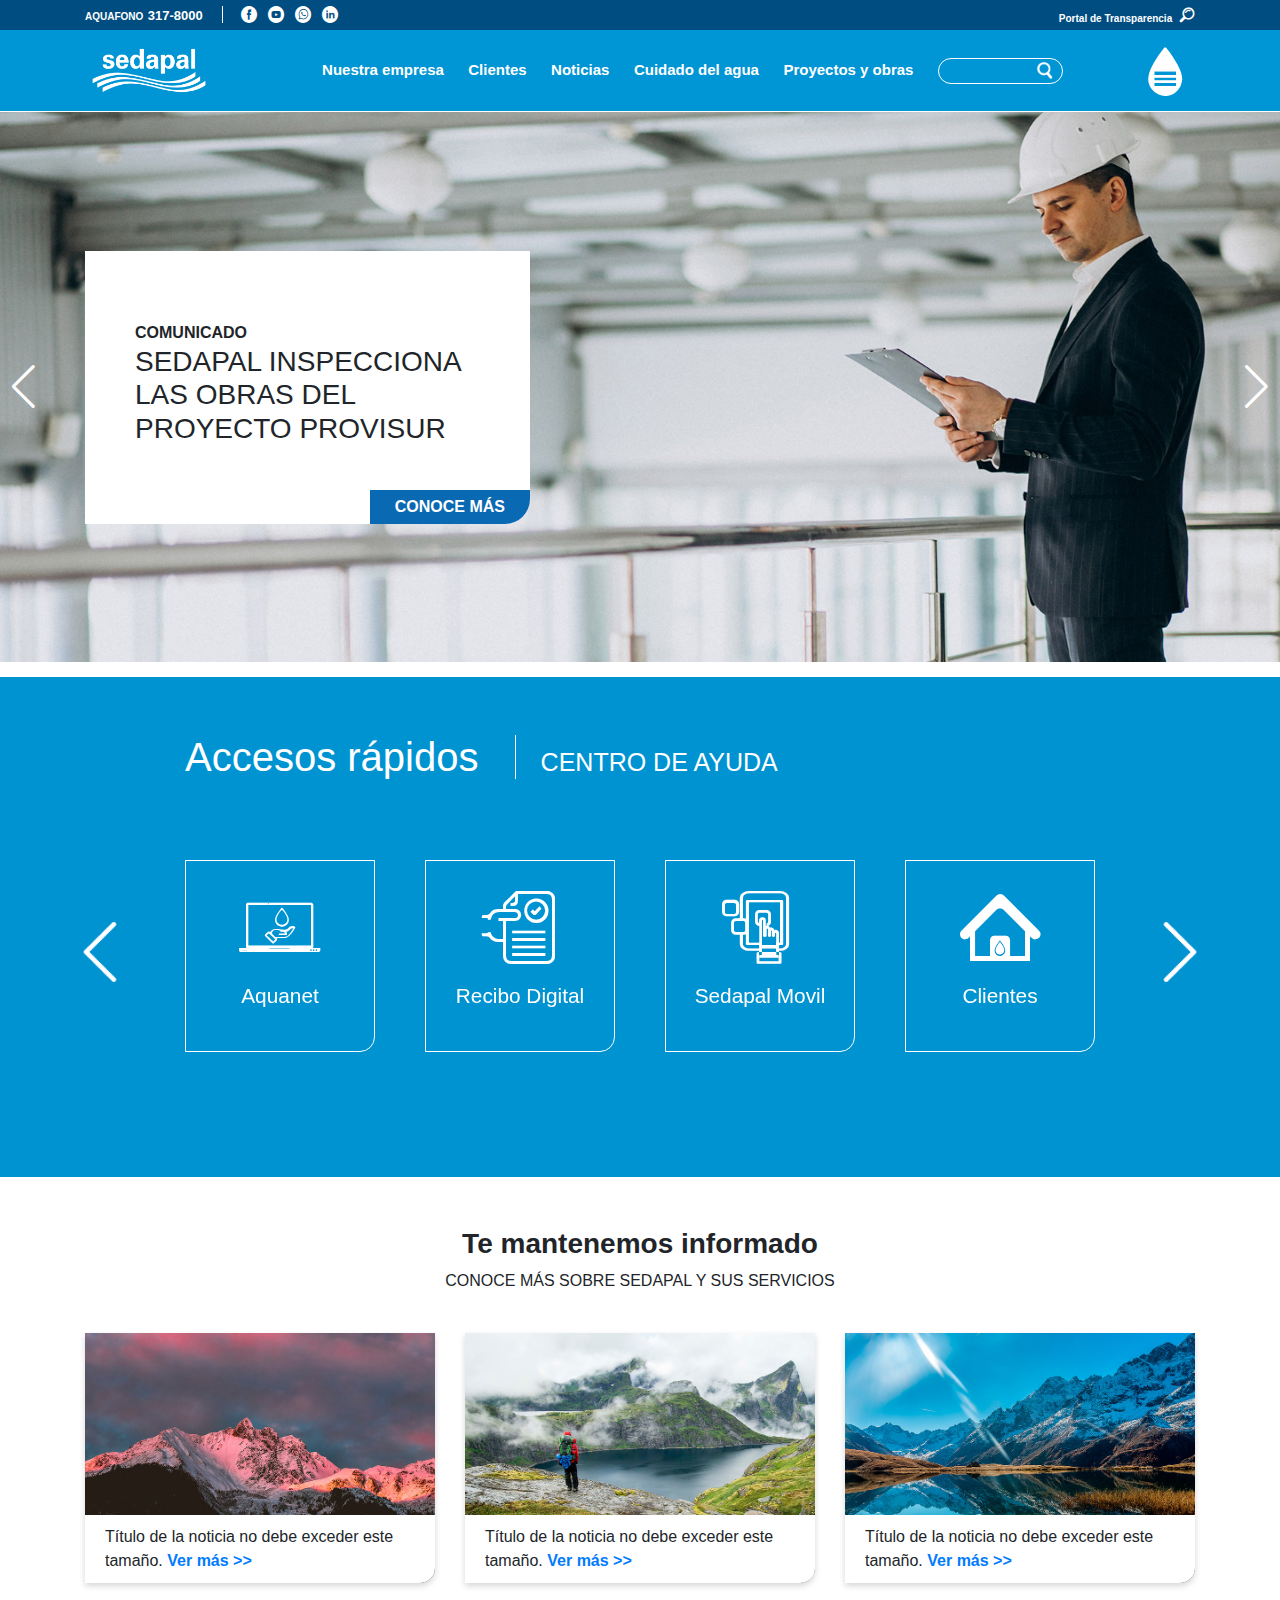
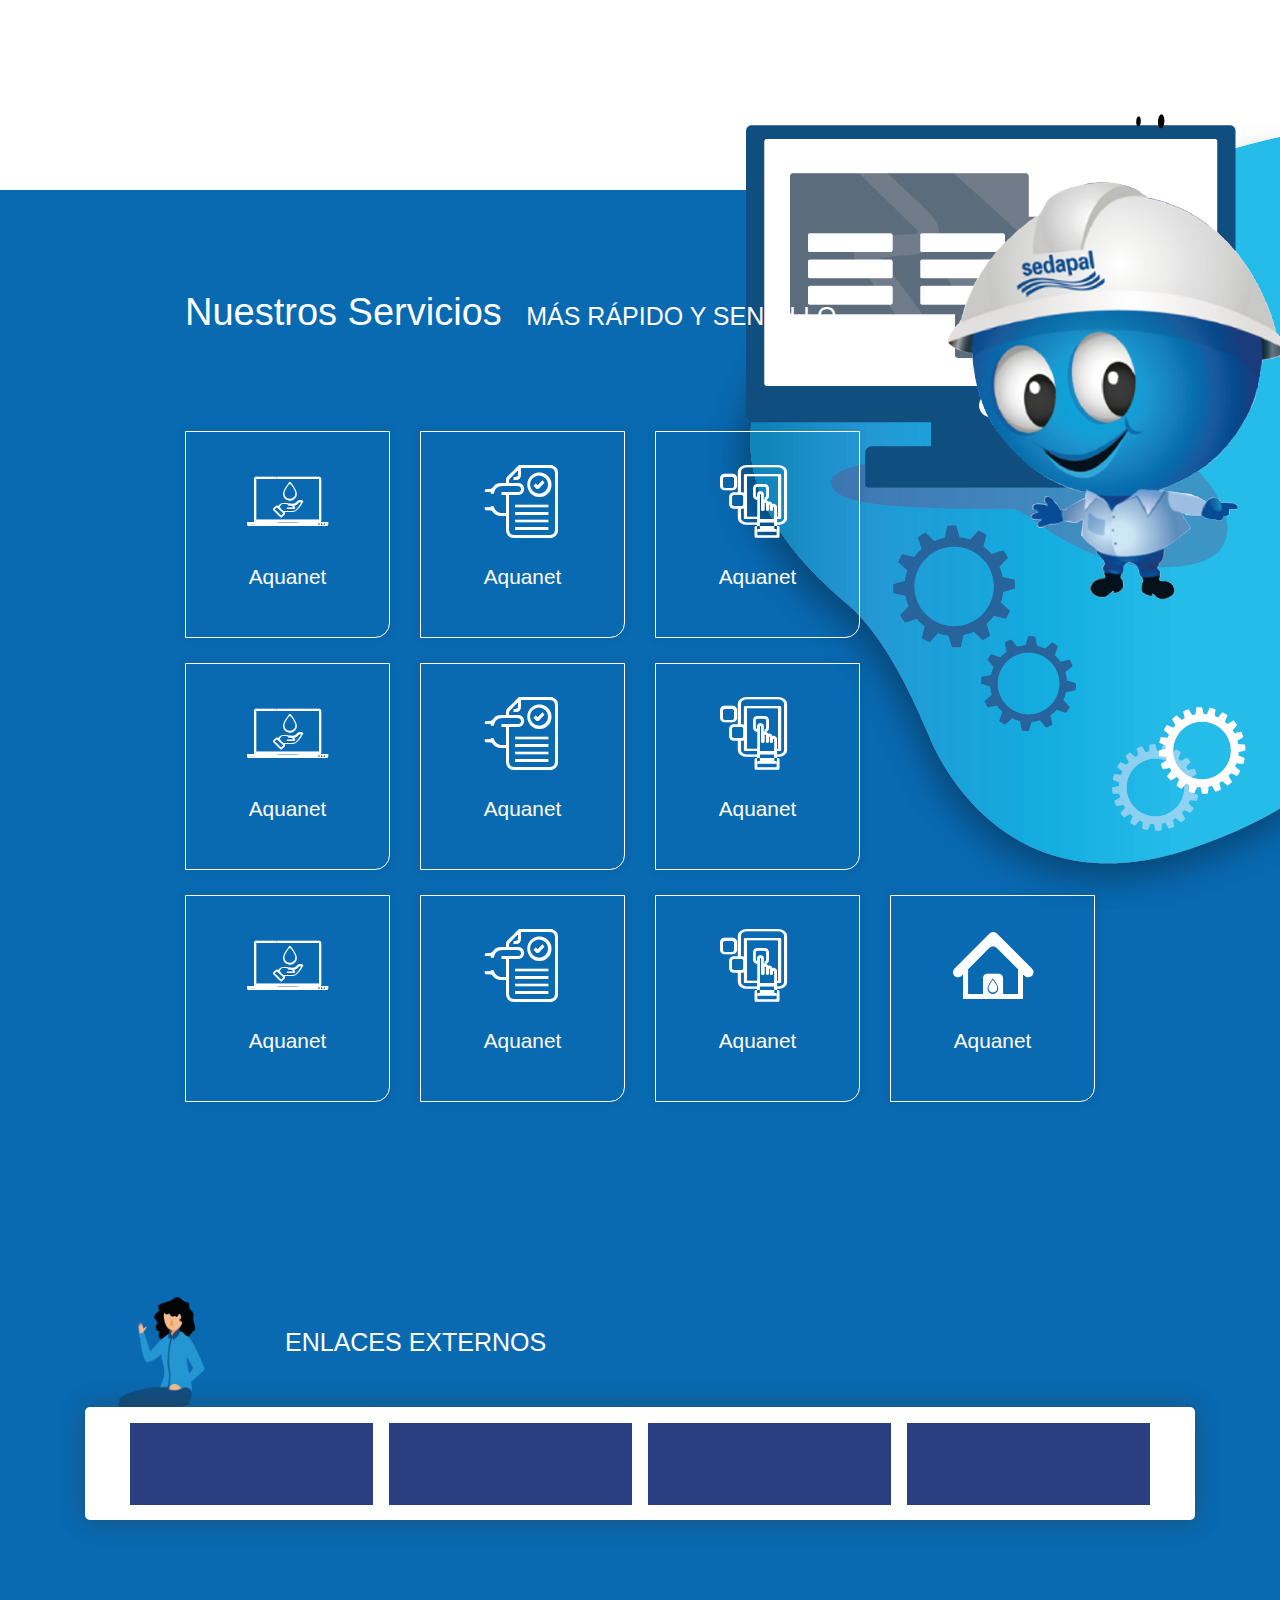
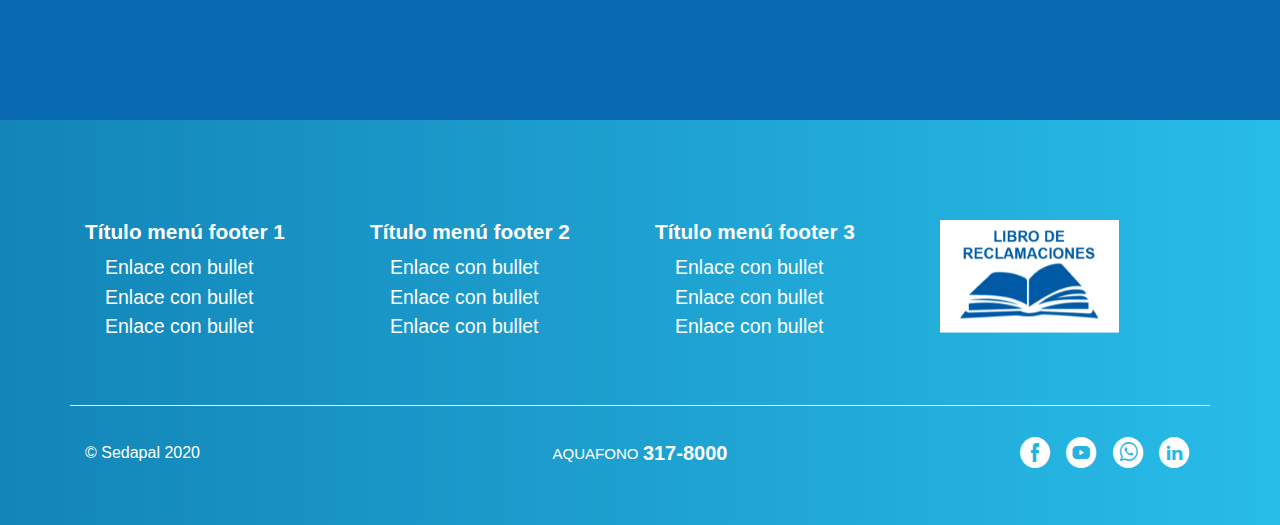
==== index.html @ 80a981c2 "Inicio, noticias y paginas final" ====
<!DOCTYPE html>
<html lang="es-PE">
<head>
	<!-- Required meta tags -->
    <meta charset="utf-8">
    <meta name="viewport" content="width=device-width, initial-scale=1, shrink-to-fit=no">
    <title>Sedapal | Inicio</title>
	<!-- Bootstrap CSS -->
	<link rel="stylesheet" type="text/css" href="css/bootstrap.min.css">
	<!-- Sepapal CSS -->
	<link rel="stylesheet" type="text/css" href="css/sedapal.css">
	<!-- Swiper CSS -->
	<link rel="stylesheet" type="text/css" href="css/swiper.min.css">
	<!-- Fonts Google -->
	<link href="https://fonts.googleapis.com/css2?family=Aleo:wght@300;400&display=swap" rel="stylesheet">
	<!-- Iconos Sedapal -->
	<link rel="stylesheet" type="text/css" href="css/sedapal-icon.css">
	<link rel="stylesheet" type="text/css" href="css/sedapaluser-icon.css">
</head>
<body class="sedapal inicio">
	<section class="precabecera">
		<div class="container">
			<div class="row align-items-center">
				<div class="col-md-6 col-12">
					<div class="aquafono">
						<div class="texto">AQUAFONO</div>
						<div class="numero">317-8000</div>
					</div>
					<div class="social-sepadal">
						<a href="#">
							<i class="sepapal-facebook"></i>
						</a>
						<a href="#">
							<i class="sepapal-youtube"></i>
						</a>
						<a href="#">
							<i class="sepapal-whatsapp"></i>
						</a>
						<a href="#">
							<i class="sepapal-linkedin"></i>
						</a>
					</div>
				</div>
				<div class="col-md-6 ocultar-movil">
					<div class="portal-transparencia text-right">
						<div class="texto">
							<a href="#">
								Portal de Transparencia
								<i class="sepapal-lupa-inv"></i>
							</a>
						</div>
					</div>
				</div>
			</div>
		</div>
	</section>
	<section class="cabecera">
		<div class="container">
			<div class="row align-items-center">
				<div class="col-md-2 col-6">
					<a href="#" class="">
						<img class="img-fluid my-3 logo-sedapal" src="img/logo-sedapal-blanco.png">
					</a>
				</div>
				<div class="col-md-9 text-center ocultar-movil">
					<nav>
						<ul class="mb-0">
							<li><a href="#">Nuestra empresa</a></li>
							<li><a href="#">Clientes</a></li>
							<li><a href="#">Noticias</a></li>
							<li><a href="#">Cuidado del agua</a></li>
							<li><a href="#">Proyectos y obras</a></li>
						</ul>
					</nav>
					<form>
						<img class="img-fluid" src="img/lupa-sedapal.png">
						<input type="text" name="">
					</form>
				</div>
				<div class="col-md-1 text-center col-6">
					<div class="menu-hamburguesa">
						<i class="sepapal-menu"></i>
					</div>
				</div>
			</div>
		</div>
	</section>
	<section class="carrusel-principal">
		<div id="principal-swiper" class="swiper-container">
			<div class="swiper-wrapper">
				<div class="swiper-slide">
					<div class="principal-slide" style="background-image: url(img/back-imagen.jpg);">
						<div class="container">
							<div class="row align-items-center">
								<div class="col-md-5">
									<div class="contenido-principal-slide">
										<span>Comunicado</span>
										<h3>SEDAPAL INSPECCIONA LAS OBRAS DEL PROYECTO PROVISUR</h3>
										<a href="#">CONOCE MÁS</a>
									</div>
								</div>
							</div>
						</div>
					</div>

					<div class="swiper-button-prev"></div>
    				<div class="swiper-button-next"></div>
				</div>
			</div>
		</div>
	</section>
	<section class="accesos-rapidos">
		<div class="container">
			<div class="row align-items-center ">
				<div class="col-md-12">
					<div class="titulo">
						Accesos rápidos
					</div>
					<div class="subtitulo ocultar-movil">
						Centro de ayuda
					</div>
				</div>
				<div class="col-md-12 mt-5">
					<div class="accesos-rapidos-enlaces">
						<div class="flecha-antes"></div>
						<div id="accesos-rapidos-swiper" class="swiper-container">
						    <div class="swiper-wrapper">
						        <div class="swiper-slide">
						        	<a href="#" class="sedapal-cuadro-icono">
						        		<span class="sedapaluser-aquanet"></span>
						        		<h4>Aquanet</h4>
						        	</a>
						        </div>
						        <div class="swiper-slide">
						        	<a href="#" class="sedapal-cuadro-icono">
						        		<span class="sedapaluser-recibo"></span>
						        		<h4>Recibo Digital</h4>
						        	</a>
						        </div>
						        <div class="swiper-slide">
						        	<a href="#" class="sedapal-cuadro-icono">
						        		<span class="sedapaluser-sedapal-movil"></span>
						        		<h4>Sedapal Movil</h4>
						        	</a>
						        </div>
						        <div class="swiper-slide">
						        	<a href="#" class="sedapal-cuadro-icono">
						        		<span class="sedapaluser-centros"></span>
						        		<h4>Clientes</h4>
						        	</a>
						        </div>
						    </div>
						</div>
						<div class="flecha-despues"></div>
					</div>
				</div>
			</div>
		</div>
	</section>
	<section class="principal-noticias">
		<div class="container">
			<div class="row">
				<div class="col-md-12 text-center">
					<h3>Te mantenemos informado</h3>
					<p>CONOCE MÁS SOBRE SEDAPAL Y SUS SERVICIOS</p>
				</div>
			</div>
			<div class="row mt-4">
				<div class="col-md-4 col-6 mb-3">
					<div class="noticia" style="background-image: url(img/1.jpg);">
						<div class="titulo">
							Título de la noticia no debe exceder este tamaño.
							<a href="#">Ver más >></a>
						</div>
					</div>
				</div>
				<div class="col-md-4 col-6 mb-3">
					<div class="noticia" style="background-image: url(img/2.jpg);">
						<div class="titulo">
							Título de la noticia no debe exceder este tamaño.
							<a href="#">Ver más >></a>
						</div>
					</div>
				</div>
				<div class="col-md-4 col-6 mb-3">
					<div class="noticia" style="background-image: url(img/3.jpg);">
						<div class="titulo">
							Título de la noticia no debe exceder este tamaño.
							<a href="#">Ver más >></a>
						</div>
					</div>
				</div>
			</div>
		</div>
	</section>
	<section class="servicios">
		<div class="container">
			<div class="row">
				<div class="col-md-12">
					<div class="row mb-5 pb-5">
						<div class="col-9">
							<h2 class="titulo">Nuestros Servicios</h2>
							<div class="subtitulo">MÁS RÁPIDO Y SENCILLO</div>
						</div>
					</div>
					<div class="row text-center mt-5">
						<div class="col-md-3 col-6">
							<a href="#" class="sedapal-cuadro-icono">
						    	<span class="sedapaluser-aquanet"></span>
						    	<h4>Aquanet</h4>
						    </a>
						</div>
						<div class="col-md-3 col-6">
							<a href="#" class="sedapal-cuadro-icono">
						    	<span class="sedapaluser-recibo"></span>
						    	<h4>Aquanet</h4>
						    </a>
						</div>
						<div class="col-md-3 col-6">
							<a href="#" class="sedapal-cuadro-icono">
						    	<span class="sedapaluser-sedapal-movil"></span>
						    	<h4>Aquanet</h4>
						    </a>
						</div>
						<div class="col-md-3 col-6 ocultar-movil">
						</div>
						<div class="col-md-3 col-6">
							<a href="#" class="sedapal-cuadro-icono">
						    	<span class="sedapaluser-aquanet"></span>
						    	<h4>Aquanet</h4>
						    </a>
						</div>
						<div class="col-md-3 col-6">
							<a href="#" class="sedapal-cuadro-icono">
						    	<span class="sedapaluser-recibo"></span>
						    	<h4>Aquanet</h4>
						    </a>
						</div>
						<div class="col-md-3 col-6">
							<a href="#" class="sedapal-cuadro-icono">
						    	<span class="sedapaluser-sedapal-movil"></span>
						    	<h4>Aquanet</h4>
						    </a>
						</div>
						<div class="col-md-3 col-6 ocultar-movil">
						</div>
						<div class="col-md-3 col-6">
							<a href="#" class="sedapal-cuadro-icono">
						    	<span class="sedapaluser-aquanet"></span>
						    	<h4>Aquanet</h4>
						    </a>
						</div>
						<div class="col-md-3 col-6">
							<a href="#" class="sedapal-cuadro-icono">
						    	<span class="sedapaluser-recibo"></span>
						    	<h4>Aquanet</h4>
						    </a>
						</div>
						<div class="col-md-3 col-6">
							<a href="#" class="sedapal-cuadro-icono">
						    	<span class="sedapaluser-sedapal-movil"></span>
						    	<h4>Aquanet</h4>
						    </a>
						</div>
						<div class="col-md-3 col-6">
							<a href="#" class="sedapal-cuadro-icono">
						    	<span class="sedapaluser-centros"></span>
						    	<h4>Aquanet</h4>
						    </a>
						</div>
					</div>
				</div>
				<div class="gota-sedapal"></div>
			</div>
		</div>
	</section>
	<section class="enlaces-externos">
		<div class="container">
			<div class="row">
				<div class="col-md-12">
					<h3 class="titulo">Enlaces externos</h3>
					<div class="enlaces">
						<div class="flecha-antes"></div>
						<div id="enlaces-externos-swiper" class="swiper-container">
						    <div class="swiper-wrapper">
						        <div class="swiper-slide">
						        	<a href="#">
						        		<div class="enlaces-externos-item" style="background-image:url('');"></div>
						        	</a>
						        </div>
						        <div class="swiper-slide">
						        	<a href="#">
						        		<div class="enlaces-externos-item" style="background-image:url('');"></div>
						        	</a>
						        </div>
						        <div class="swiper-slide">
						        	<a href="#">
						        		<div class="enlaces-externos-item" style="background-image:url('');"></div>
						        	</a>
						        </div>
						        <div class="swiper-slide">
						        	<a href="#">
						        		<div class="enlaces-externos-item" style="background-image:url('');"></div>
						        	</a>
						        </div>
						        <div class="swiper-slide">
						        	<a href="#">
						        		<div class="enlaces-externos-item" style="background-image:url('');"></div>
						        	</a>
						        </div>
						    </div>
						</div>
						<div class="flecha-despues"></div>
					</div>
				</div>
			</div>
		</div>
	</section>
	<section class="footer">
		<div class="container">
			<div class="row mb-5">
				<div class="col-md-3">
					<div class="menu">
						<h4>Título menú footer 1</h4>
						<div class="contenido-menu">
							<ul>
								<li><a href="#">Enlace con bullet</a></li>
								<li><a href="#">Enlace con bullet</a></li>
								<li><a href="#">Enlace con bullet</a></li>
							</ul>
						</div>
					</div>
				</div>
				<div class="col-md-3">
					<div class="menu">
						<h4>Título menú footer 2</h4>
						<div class="contenido-menu">
							<ul>
								<li><a href="#">Enlace con bullet</a></li>
								<li><a href="#">Enlace con bullet</a></li>
								<li><a href="#">Enlace con bullet</a></li>
							</ul>
						</div>
					</div>
				</div>
				<div class="col-md-3">
					<div class="menu">
						<h4>Título menú footer 3</h4>
						<div class="contenido-menu">
							<ul>
								<li><a href="#">Enlace con bullet</a></li>
								<li><a href="#">Enlace con bullet</a></li>
								<li><a href="#">Enlace con bullet</a></li>
							</ul>
						</div>
					</div>
				</div>
				<div class="col-md-3">
					<a href="#">
						<img src="img/libro.png" class="img-fluid">
					</a>
				</div>
			</div>
			<div class="row subfooter pt-4 align-items-center">
				<div class="col-md-4 order-3 order-md-1">
					<div class="sedapal-creditos">
						© Sedapal 2020
					</div>
				</div>
				<div class="col-md-4 order-1 order-md-2">
					<div class="aquafono">
						<div class="texto">AQUAFONO</div>
						<div class="numero">317-8000</div>
					</div>
				</div>
				<div class="col-md-4 order-2 order-md-3">
					<div class="social-sepadal">
						<a href="#">
							<i class="sepapal-facebook"></i>
						</a>
						<a href="#">
							<i class="sepapal-youtube"></i>
						</a>
						<a href="#">
							<i class="sepapal-whatsapp"></i>
						</a>
						<a href="#">
							<i class="sepapal-linkedin"></i>
						</a>
					</div>					
				</div>
			</div>
		</div>
	</section>

	<!-- Javascript jQuery,Popper, Bootstrap-->
	<script type="text/javascript" src="js/jquery-3.5.1.min.js"></script>
	<script type="text/javascript" src="js/popper.min.js"></script>
	<script type="text/javascript" src="js/bootstrap.min.js"></script>
	<!-- Swiper JS -->
	<script type="text/javascript" src="js/swiper.min.js"></script>
	<!-- Sedapal JS -->
	<script type="text/javascript" src="js/sedapal.js"></script>
	<!-- Iniciar -->
	<script type="text/javascript">
		$(document).ready(function () {
			var principalSwiper = new Swiper ('#principal-swiper', {
				loop: true,
				slidesPerView:1,
				navigation: {
				    nextEl: '.swiper-button-next',
				    prevEl: '.swiper-button-prev',
				},
			});
		});

		$(document).ready(function () {
			var accesosRapidosSwiper = new Swiper ('#accesos-rapidos-swiper', {
				loop: true,
				slidesPerView:  2,
				spaceBetween: 20,
				breakpoints: {
			        480: {
			        	slidesPerView: 2,
			        	spaceBetween: 20,
			        },
			        768: {
			        	slidesPerView: 3,
			        	spaceBetween: 20,
			        },
			        1024: {
			        	slidesPerView: 3,
			        	spaceBetween: 30,
			        },
			        1200: {
			        	slidesPerView: 4,
			        	spaceBetween: 50,	
			        }
		      	}
			})
	
			$(".flecha-antes").click(function(){
				accesosRapidosSwiper.slidePrev();
			});
			$(".flecha-despues").click(function(){
				accesosRapidosSwiper.slideNext();
			});
		});

		$(document).ready(function () {
			var noticiasSwiper = new Swiper ('#noticias-swiper', {
				loop: false,
				slidesPerView:  1,
			})
		});

		$(document).ready(function () {
			var accesosRapidosSwiper = new Swiper ('#enlaces-externos-swiper', {
				loop: true,
				slidesPerView:  2,
				spaceBetween: 16,
				breakpoints: {
			        480: {
			        	slidesPerView: 2,
			        	spaceBetween: 16,
			        },
			        768: {
			        	slidesPerView: 3,
			        	spaceBetween: 16,
			        },
			        1024: {
			        	slidesPerView: 3,
			        	spaceBetween: 16,
			        },
			        1200: {
			        	slidesPerView: 4,
			        	spaceBetween: 16,	
			        }
		      	}
			})
	
			$(".flecha-antes").click(function(){
				accesosRapidosSwiper.slidePrev();
			});
			$(".flecha-despues").click(function(){
				accesosRapidosSwiper.slideNext();
			});
		});

	</script>

</body>
</html>
---- css/sedapal.css ----
*{
	font-family: Arial;
}

*:focus {
    outline: none;
}

a:link, a:visited, a:active {
    text-decoration:none;
}

/*
Sprites
*/


/*
Cabecera
*/
.precabecera{
	background: #004d81;
	color: #fff;
	font-family: Aleo;
	font-style: normal;
	font-weight: bold;
}

.precabecera a{
	color: #fff;
	display: inline-block;
}

.precabecera .texto{
	font-size: 10px;
	display: inline;
}

.precabecera .numero{
	font-size: 13px;
	display: inline;
}

.precabecera .aquafono{
	display: inline;
	padding-right: 15px;
	border-right: 1px solid #fff;
}

.precabecera .social-sepadal{
	display: inline;
	padding-left: 15px;
}

.precabecera .portal-transparencia a{
	font-size: 10px;
}

.precabecera .portal-transparencia i{
	font-size: 20px;
}
.precabecera .portal-transparencia i:before{
	margin: 0;
}

.cabecera .logo-sedapal{
	width: 80%;
}

.cabecera nav{
	display: inline-block;
    text-align: center;
}

.cabecera nav ul{
	list-style: none;
	padding-left: 0;
}

.cabecera nav ul li{
	display: inline;
	margin: 0 10px;
	font-family: Arial;
	font-style: bold;
	font-weight: 600;
}

.cabecera nav ul li a{
	color: #fff;
	font-size: 15px;
	font-family: Arial;
	font-weight: bold;
}

.cabecera input{
	background:transparent;
	border: 1px solid #fff;
	border-radius: 25px;
	color: #fff;
	font-family: Aleo;
	font-weight: 400;
	padding: 0 30px 0 15px;
	width: 100%;
}

.cabecera form{
	position: relative;
	display: inline-block;
    width: 100%;
    max-width: 125px;
    margin-left: 10px;
}

.cabecera form img{
    width: 20px;
    position: absolute;
    top: 4px;
    right: 8px;
    cursor: pointer;
}

.cabecera .menu-hamburguesa{
	cursor: pointer;
}

.cabecera .menu-hamburguesa i:before{
	color:#fff;
	font-size: 50px;
}

.portal-transparencia .texto{
	font-size: 13px;
}

.cabecera{
	background-color: #0095d4;
	background-repeat: repeat-x;
	background-size: cover;
	border-bottom: 1px solid #fff;
}

.carrusel-principal{

}

.carrusel-principal .swiper-button-prev,.carrusel-principal .swiper-button-next{
	color: #fff;
}

.principal-slide{
	background-image: url(img/slide-sedapal.jpg);
    background-size: cover;
    background-position: top center;
    height: 550px;
}

.principal-slide .container, .principal-slide .row{
	height: 100%;
}

.contenido-principal-slide{
	background: #fff;
    border-radius: 0 0 25px 0;
    padding: 70px 50px 70px 50px;
    position: relative;
}

.contenido-principal-slide span{
	font-family: Arial;
	font-weight: bold;
	text-transform: uppercase;
}

.contenido-principal-slide h3{
	font-family: Arial;
	font-weight: normal;
}

.contenido-principal-slide a{
	font-family: Arial;
	font-weight: bold;
	background: #0969b3;
    color: #fff;
    position: absolute;
    bottom: 0;
    right: 0;
    border-radius: 0 0 25px 0;
    padding: 5px 25px;
}

.principal-noticias{
	padding: 50px 0 191px 0;
}

.principal-noticias h3{
	font-family: Arial;
	font-weight: bold;	
}

.principal-noticias p{
	font-family: Arial;
	font-weight: normal;	
}

.principal-noticias .noticia{
	background-size: cover;
	background-position: center;
	height: 250px;
	position: relative;
	border-radius: 0 0 15px 0;
	box-shadow: 0 3px 6px #00000029;

}

.principal-noticias .noticia .titulo{
	font-family: Arial;
	font-weight: normal;
	position: absolute;
	bottom: 0;
	background-color: #fff;
	padding: 10px 20px;
	border-radius: 0 0 15px 0;
}

.principal-noticias .noticia .titulo a{
	font-family: Arial;
	font-weight: bold;	
}

.principal{
	display: flex;
	align-items: center;
	padding: 100px 0 0 0;
	/*background-image: url(../img/fondo-cuna.png);*/
	background: rgb(0,105,180);
	background: -webkit-linear-gradient(bottom, rgba(0,105,180,1) 0%, rgba(0,149,212,1) 100%);
	background: -o-linear-gradient(bottom, rgba(0,105,180,1) 0%, rgba(0,149,212,1) 100%);
	background: linear-gradient(to top, rgba(0,105,180,1) 0%, rgba(0,149,212,1) 100%);
	background-repeat: no-repeat;
	background-size: inherit;
	background-position: center bottom;
}

.principal .titulo{
	font-family: Aleo;
	font-style: normal;
	font-weight: bold;
	color: #fff;
}

.principal .titulo h1{
	font-size: 30px;
}

.principal .titulo strong{
	font-size: 45px;
	text-transform: uppercase;
}

.principal .titulo a{
	font-size: 20px;
	text-transform: uppercase;
	color: #fff;
	background-color: #0969b3;
	padding: 10px 30px;
	border-radius: 15px;
}

.principal #noticias-swiper{
	box-shadow: 0 0 25px #3333336e;
}

.principal #noticias-swiper .noticia-destacada{
	background-image: url(../img/placeholder-1024x683.png);
	background-size: cover;
	background-position: center;
	height: 300px;
}

.principal #noticias-swiper .noticia-destacada .titulo{
	font-family: Aleo;
    font-style: normal;
    font-weight: bold;
    font-size: 25px;
    color: #fff;
    position: absolute;
    bottom: 0;
    left: 0;
    right: 0;
    padding: 10px 20px;
    background: #178bc2c7;
}

.principal .titulo-noticia{
	font-family: Aleo;
	font-style: normal;
	font-weight: bold;
	color: #fff;	
}

.principal .subtitulo-noticia{
	border-bottom: 1px solid #fff;
	font-family: Aleo;
	font-style: normal;
	font-weight: bold;
	color: #fff;
	font-size: 20px;
    padding: 5px 15px;
}

.principal .cuadro-noticia{
	background-image: url(../img/placeholder-1024x683.png);
	background-size: cover;
	background-position: center;
	width: 100%;
	height: 200px;
	position: relative;
	box-shadow: 0 0 25px #3333336e;
}

.principal .cuadro-noticia .titulo-noticia{
	position: absolute;
    bottom: 10px;
    left: 15px;
}

.principal a{
	font-family: Aleo;
	font-style: normal;
	font-weight: bold;
	color: #fff;
	font-size: 15px;
}

.principal .col-md-12{
	margin-bottom: 150px;
}

.sedapal-cuadro-icono{
    position: relative;
    width: 100%;
    height: 0;
    padding-bottom: 100%;	
}

.sedapal-cuadro-icono span{
    position: absolute;
    top: 50%;
    left: 50%;
    height: 30%;
    width: 50%;
    margin: -35% 0 0 -25%;
    font-size: 75px;
}

.sedapal-cuadro-icono span:before{
	color: #fff;
}

.sedapal-cuadro-icono h4{
    position: absolute;
    top: 50%;
    left: 25%;
    height: 30%;
    width: 100%;
    margin: 15% 0 0 -25%;
    color: #fff;
    font-size: 1.3em;	
}

.accesos-rapidos{
	margin: 15px 0 0 0;
	padding: 50px 0 100px 0;
	background-color: #0093D2;
}

.accesos-rapidos .col-md-12:first-child{
	padding: 0 115px;
}

.accesos-rapidos .titulo{
	font-family: Arial;
	font-style: normal;
	color:#fff;
	font-size: 40px;
	padding-right: 25px;
	border-right: 1px solid #fff;
	display: inline;
}

.accesos-rapidos .subtitulo{
	font-family: Arial;
	font-style: normal;
	font-weight: normal;
	color:#fff;
	font-size: 25px;
	padding-left: 25px;
	display: inline;
	text-transform: uppercase;
}

.accesos-rapidos .accesos-rapidos-enlaces{
	padding: 25px 100px;
}

.accesos-rapidos .accesos-rapidos-enlaces a{
	display: block;
	border: 1px solid #fff;
	border-radius: 0 0 15px 0;
	width: 100%;
}

.accesos-rapidos .accesos-rapidos-enlaces .img-acceso-rapido{
	background-size: 75%;
    background-position: center;
    background-repeat: no-repeat;
    display: block;
	position: relative;
    width: 100%;
    height: 0;
    padding-bottom: 100%;
}

/*.accesos-rapidos .accesos-rapidos-enlaces:before{
	content: '';
    background-image: url(../img/chica1-sedapal.png);
    background-size: cover;
    position: absolute;
    width: 135px;
    height: 216px;
    top: -216px;
    right: 135px;
}*/

.accesos-rapidos .flecha-antes{
    background-image: url(../img/accesos-rapidos-derecha.png);
	background-size: contain;
    background-position: center;
    background-repeat: no-repeat;
    width: 60px;
    height: 60px;
    position: absolute;
    left: 0;
    top: 36%;
    transform: rotate(180deg);
    cursor: pointer;
}

.accesos-rapidos .flecha-despues{
    background-image: url(../img/accesos-rapidos-derecha.png);
	background-size: contain;
    background-position: center;
    background-repeat: no-repeat;
    width: 60px;
    height: 60px;
    position: absolute;
    right: 0;
    top: 36%;
    cursor: pointer;
}

.accesos-rapidos .swiper-slide{
	text-align: center;
}

.servicios{
	padding: 100px 0;
	position: relative;
    background: #0969B1;
}

.servicios .col-md-12{
	padding: 0 115px;
}

.servicios .servicios-rapido{
	background-size: 75%;
    background-position: center;
    background-repeat: no-repeat;
    display: block;
	position: relative;
    width: 100%;
    height: 0;
    padding-bottom: 100%;
}

.servicios .titulo{
	font-family: Arial;
    font-style: normal;
    color: #fff;
    font-size: 38px;
    padding-right: 10px;
    display: inline;
}

.servicios .subtitulo{
    font-family: Arial;
    font-style: normal;
    font-weight: normal;
    color: #fff;
    font-size: 25px;
    padding-left: 10px;
    display: inline;
    text-transform: uppercase;
}

.servicios .row .row a{
	box-shadow: 0 0 10px 1px #00000012;
    display: block;
    width: 100%;
    min-height: 150px;
    margin-bottom: 25px;
    position: relative;
	border: 1px solid #fff;
	border-radius: 0 0 15px 0;
}

.servicios .img-servicio{
	background-size: 75%;
    background-position: center;
    background-repeat: no-repeat;
    display: block;
	position: relative;
    width: 100%;
    height: 0;
    padding-bottom: 100%;
}

.servicios .row .row img{
	position: absolute;
    top: 0;
    bottom: 0;
    left: 0;
    right: 0;
    margin: auto;
}

.servicios:before{
    content: '';
    background-image: url(../img/gotita-sedapal.png);
    background-size: cover;
    position: absolute;
    top: -120px;
    right: 0;
    width: 590px;
    height: 840px;
}

.enlaces-externos{
	padding: 100px 0 200px 0;
	background-color: #0969B1;
}

.enlaces-externos .titulo{
	display: block;
	font-family: Arial;
	font-style: normal;
	font-weight: lighter;
	color:#FFFFFF;
	font-size: 25px;
	margin: 0 0 50px 200px;
	text-transform: uppercase;
}

.enlaces-externos .enlaces{
	display: block;
	position: relative;
	background-color: #fff;
	box-shadow: 0 0 25px #3333336e;
	border-radius: 5px;
	padding: 16px 45px 15px 45px;
	z-index: 1;
}

.enlaces-externos .titulo:after{
    content: '';
    background-image: url(../img/chica2-sedapal.png);
    background-size: cover;
    position: absolute;
    width: 100px;
    height: 165px;
    top: -31px;
    left: 35px;
    z-index: 0;
}

.enlaces-externos .enlaces-externos-item{
	height: 82px;
	background-color: #2A3F82;
	background-size: cover;
	background-position: center;
	background-repeat: no-repeat;
}

.subcabecera .breadcrumb{
	background: transparent;
	font-family: Aleo;
	color: #255989;
}

.subcabecera .breadcrumb .breadcrumb-item, .subcabecera .breadcrumb a{
	color: #255989;	
	font-family: Arial;
	font-weight: normal; 
}

.subcabecera .breadcrumb a{
	font-weight: bold;
}

.subcabecera .breadcrumb-item+.breadcrumb-item::before{
	content: "-";
}

.noticia-principal{
	background-image: url(../img/placeholder-1024x683.png);
	background-position: center;
	background-repeat: no-repeat;
	background-size: cover;
	padding:250px 0 100px 0;
}

.noticia-principal .fecha{
	font-family: Arial;
	font-weight: bold;
	font-size: 20px;
	color: #fff;
}

.noticia-principal h1{
	font-family: Arial;
	font-weight: bold;
	font-size: 40px;
	color: #fff;
}

.noticia-principal p{
	font-family: Arial;
	font-size: 20px;
	color: #fff;
}

.noticia-contenido{
	padding: 100px 0 20px 0;
}

.noticias-relacionadas{
	padding: 20px 0 50px 0;	
}

.noticias-relacionadas h3{
	font-weight: bold;
	color: #255989;	
	font-family: 'PT Sans', sans-serif;
}

.noticias-relacionadas .swiper-slide{
}

.noticias-relacionadas .noticia-relacionada{
	height: 150px;
	background-size: cover;
	background-position: center;
}

.noticias-relacionadas .noticia-relacionada .titulo{
	color:#fff;
	position: absolute;
    bottom: 0;
    padding: 10px;
    font-family: 'PT Sans', sans-serif;
} 

.noticia-contenido h2{
	font-size: 35px;
	font-family: 'PT Sans', sans-serif;
	font-weight: bold;
	color: #255989;
	margin-bottom: 25px;
}

.noticia-contenido h3{
	font-size: 25px;
	font-family: 'PT Sans', sans-serif;
	font-weight: bold;
	color: #255989;
}

.noticia-contenido p{
	font-family: 'PT Sans', sans-serif;
}

.noticia-contenido strong{
	font-family: 'PT Sans', sans-serif;
}

.pagina-principal{
	background-image: url(../img/placeholder-1024x683.png);
	background-position: center;
	background-repeat: no-repeat;
	background-size: cover;
	padding:300px 0 50px 0;	
}

.pagina-principal h1{
	font-weight: bold;
	font-size: 50px;
	color: #fff;
}

.pagina-principal p{
	font-size: 15px;
	color: #fff;
}

.pagina-contenido{
	padding: 100px 0;
}

.pagina-contenido h2{
	font-size: 35px;
	font-weight: bold;
	color: #255989;
	margin-bottom: 25px;
	font-family: 'PT Sans', sans-serif;
	font-weight: bold;
}

.pagina-contenido h3{
	font-size: 25px;
	font-weight: bold;
	color: #255989;
	font-family: 'PT Sans', sans-serif;
	font-weight: bold;
}

.pagina-contenido p{
	padding-left: 5em;
	font-family: 'PT Sans', sans-serif;
}

.pagina-contenido strong{
	font-family: 'PT Sans', sans-serif;
}

.compartir-social span{
	font-family: Arial;
	color: #255989;
    font-size: 15px;
}

.compartir-social a{
	color: #255989;
	font-size: 30px;
}

.footer{
	background: rgb(19,133,184);
	background: -webkit-linear-gradient(left, rgba(19,133,184,1) 0%, rgba(40,188,232,1) 100%);
	background: -o-linear-gradient(left, rgba(19,133,184,1) 0%, rgba(40,188,232,1) 100%);
	background: linear-gradient(to right, rgba(19,133,184,1) 0%, rgba(40,188,232,1) 100%);
	font-family: Aleo;
	color: #fff;
	padding: 100px 0 50px 0;
}

.footer .menu{
	height: 100%;
	position: relative;
}

.footer h4{
	font-family: Arial;
	font-weight: bold;
	font-size: 1.3em;
}

.footer .contenido-menu li{
	list-style: none;
}

.footer .contenido-menu a{
	font-family: Arial;
	font-size: 1.5em;
}

.footer img{
	width: 70%;
}

.footer a{
	color: #fff;
}

.footer ul{
    padding-left: 20px;	
}

.footer ul li{
	font-size: 13px;
	font-family: Arial;
	font-weight: normal;
}

.subfooter{
	border-top: 1px solid #fff;
}

.subfooter .col-md-4{
}

.subfooter .col-md-4:nth-child(1){
	text-align: left;
}

.subfooter .col-md-4:nth-child(2){
	text-align: center;
}

.subfooter .col-md-4:nth-child(3){
	text-align: right;
}

.subfooter .aquafono .texto{
	font-size: 15px;
	line-height: 25px;
	display: inline;
	vertical-align: middle;
}

.subfooter .aquafono .numero{
	font-size: 20px;
	font-weight: bold;
	display: inline;
	vertical-align: middle;
}

.subfooter .social-sepadal{
	display: inline-block;
}

.subfooter .social-sepadal a{
	display: contents;
}

.subfooter .social-sepadal i{
	font-size: 30px;
}

/*
	Responsive
*/
/*Extra small devices (portrait phones, less than 576px)*/
@media (max-width: 575.98px) {

}

/*Small devices (landscape phones, 576px and up)*/
@media (max-width: 767.98px) {
	/*Ocultar en moviles*/
	.ocultar-movil{
		display: none !important;
	}

	/*Precabecera*/
	.precabecera .col-12{
		text-align: center;
	}

	.precabecera .col-6:first-child{
		text-align: right;
	}
	.precabecera .col-6:last-child{
		text-align: left;	
	}

	/*Cabecera*/
	.cabecera .col-6:first-child img{
		max-width: 100px;
	}
	.cabecera .col-6:last-child{
		text-align: right !important;
	}
	.cabecera .col-6:last-child img{
		max-width: 70px;
	}

	.principal-noticias .col-md-4:last-child{
		display: none;
	}

	.principal-noticias .noticia .titulo{
	    font-size: 12px;
	    padding: 5px 10px;
	}

	.principal-noticias .noticia{
	    height: 170px;
	}

	/*Principal*/
	.sedapal .principal .cuadro-noticia{
		height: 100px;
		font-size: 10px;
	}

	.principal .row div:nth-child(5){
		display: none;
	}

	.principal #noticias-swiper{
		margin:50px 0 0 0;
	}

	/*Accesos rapidos*/
	.accesos-rapidos{
		margin-top: -50px;
	}

	.accesos-rapidos .titulo{
		font-size: 25px;
		padding-right: 5px;
	}

	.accesos-rapidos .subtitulo{
		font-size: 15px;
		padding-left: 5px;
	}

	.accesos-rapidos .accesos-rapidos-enlaces{
		padding: 15px 50px;
	}

	.accesos-rapidos .accesos-rapidos-enlaces:before {

	}
	
	.accesos-rapidos .flecha-antes{
		left: 30px;
	}

	.accesos-rapidos .flecha-despues{
		right: 30px;
	}
	
	.accesos-rapidos .col-md-12:first-child{
		padding-right: 15px;
    	padding-left: 15px;
	}

	/*Servicios*/
	.servicios{
		padding: 50px 0 0 0;
	}

	.servicios:before {
	    top: -90px;
	    right: 0;
	    width: 150px;
	    height: 200px;
	}

	.servicios .titulo{
		font-size: 25px;
	}

	.servicios .subtitulo{
		font-size: 15px;
		display: block;
    	padding: 0;
	}

	.servicios .col-md-9 .mt-4{
		padding-left: 0!important;
	}

	.servicios .col-md-12{
		padding-right: 15px;
    	padding-left: 15px;
	}

	/*Enlaces interes*/
	.enlaces-externos .titulo{
		margin-left: 70px;
	}
	.enlaces-externos .enlaces{
		padding: 5px 5px 5px 35px;
	}
	.enlaces-externos .enlaces:before{
		width: 50px;
	    height: 90px;
	    top: -61px;
	    left: 0px;
	}
	
	.noticia-principal{
		padding: 50px 0 20px 0;
	}

	.noticia-principal span{
		font-size: 1em;
	}

	.noticia-principal h1{
		font-size: 2em;
    	padding-left: 0 !important;
	}

	.noticia-principal p{
		font-size: 1em;
    	padding-left: 0!important;
	}

	.noticia-contenido{
		padding: 20px 0 0 0;
	}

	.noticias-relacionadas{
		padding: 20px 0 50px 0;	
	}

	.pagina-principal{
		padding: 50px 0 20px 0;
	}

	.pagina-principal h1{
		font-size: 2em;
    	padding-left: 0 !important;
	}

	.pagina-principal p{
		font-size: 1em;
    	padding-left: 0!important;
	}
	
	.pagina-contenido{
		padding: 20px 0 50px 0;
	}

	.pagina-contenido p{
		padding-left: 0;
	}

	.compartir-social{
		text-align: center;
	}

	.compartir-social span{
		display: none;
	}

	/*Footer*/
	.footer{
		padding: 50px 0;
	}

	.footer .menu h4:after{
	    content: '';
	    background-image: url(../img/flecha-desplegable.png);
	    background-size: cover;
	    background-position: center;
	    width: 10px;
	    height: 20px;
	    top: 5px;
	    right: 10px;
	    position: absolute;
	    transform: rotate(90deg);
	}

	.footer .menu h4.abierto:after{
		transform: rotate(-90deg);	
	}

	.footer .col-md-4.mb-5{
		margin-bottom: 1rem!important;
	}

	.subfooter .col-md-4{
		text-align: center !important;
	}

}

/*Medium devices (tablets, 768px and up)*/
@media (min-width: 768px) and (max-width: 991.98px) {
	.servicios:before{
	    top: -40px;
	    right: 0;
	    width: 300px;
	    height: 390px;
	}
}

/*Large devices (desktops, 992px and up)*/
@media (min-width: 992px) and (max-width: 1199.98px) {
	.servicios:before{
	    top: -40px;
	    right: 0;
	    width: 300px;
	    height: 390px;
	}
}

/*Extra large devices (large desktops, 1200px and up)*/
@media (min-width: 1200px) { ... }
---- css/sedapal-icon.css ----
@font-face {
  font-family: 'sedapal';
  src: url('../font/sedapal.eot?66503702');
  src: url('../font/sedapal.eot?66503702#iefix') format('embedded-opentype'),
       url('../font/sedapal.woff2?66503702') format('woff2'),
       url('../font/sedapal.woff?66503702') format('woff'),
       url('../font/sedapal.ttf?66503702') format('truetype'),
       url('../font/sedapal.svg?66503702#sedapal') format('svg');
  font-weight: normal;
  font-style: normal;
}
/* Chrome hack: SVG is rendered more smooth in Windozze. 100% magic, uncomment if you need it. */
/* Note, that will break hinting! In other OS-es font will be not as sharp as it could be */
/*
@media screen and (-webkit-min-device-pixel-ratio:0) {
  @font-face {
    font-family: 'sedapal';
    src: url('../font/sedapal.svg?66503702#sedapal') format('svg');
  }
}
*/
 
 [class^="sepapal-"]:before, [class*=" sepapal-"]:before {
  font-family: "sedapal";
  font-style: normal;
  font-weight: normal;
  speak: never;
 
  display: inline-block;
  text-decoration: inherit;
  width: 1em;
  margin-right: .2em;
  text-align: center;
  /* opacity: .8; */
 
  /* For safety - reset parent styles, that can break glyph codes*/
  font-variant: normal;
  text-transform: none;
 
  /* fix buttons height, for twitter bootstrap */
  line-height: 1em;
 
  /* Animation center compensation - margins should be symmetric */
  /* remove if not needed */
  margin-left: .2em;
 
  /* you can be more comfortable with increased icons size */
  /* font-size: 120%; */
 
  /* Font smoothing. That was taken from TWBS */
  -webkit-font-smoothing: antialiased;
  -moz-osx-font-smoothing: grayscale;
 
  /* Uncomment for 3D effect */
  /* text-shadow: 1px 1px 1px rgba(127, 127, 127, 0.3); */
}
 
.sepapal-menu:before { content: '\e800'; } /* '' */
.sepapal-whatsapp:before { content: '\e801'; } /* '' */
.sepapal-youtube:before { content: '\e802'; } /* '' */
.sepapal-facebook:before { content: '\e803'; } /* '' */
.sepapal-linkedin:before { content: '\e804'; } /* '' */
.sepapal-lupa:before { content: '\e805'; } /* '' */
.sepapal-lupa-inv:before { content: '\e806'; } /* '' */
---- css/sedapaluser-icon.css ----
@font-face {
  font-family: 'sedapaluser';
  src:  url('../font/sedapaluser.eot?n3pjo0');
  src:  url('../font/sedapaluser.eot?n3pjo0#iefix') format('embedded-opentype'),
    url('../font/sedapaluser.ttf?n3pjo0') format('truetype'),
    url('../font/sedapaluser.woff?n3pjo0') format('woff'),
    url('../font/sedapaluser.svg?n3pjo0#sedapaluser') format('svg');
  font-weight: normal;
  font-style: normal;
  font-display: block;
}

[class^="sedapaluser-"], [class*=" sedapaluser-"] {
  /* use !important to prevent issues with browser extensions that change fonts */
  font-family: 'sedapaluser' !important;
  speak: never;
  font-style: normal;
  font-weight: normal;
  font-variant: normal;
  text-transform: none;
  line-height: 1;

  /* Better Font Rendering =========== */
  -webkit-font-smoothing: antialiased;
  -moz-osx-font-smoothing: grayscale;
}

.sedapaluser-GIS:before {
  content: "\e900";
  color: #084f80;
}
.sedapaluser-integracion:before {
  content: "\61";
  color: #084f80;
}
.sedapaluser-reclutamiento:before {
  content: "\7a";
  color: #084f80;
}
.sedapaluser-repositorio:before {
  content: "\66";
  color: #084f80;
}
.sedapaluser-solicitud:before {
  content: "\73";
  color: #084f80;
}
.sedapaluser-tramite:before {
  content: "\67";
  color: #084f80;
}
.sedapaluser-busqueda-usuario:before {
  content: "\71";
  color: #084f80;
}
.sedapaluser-certificado:before {
  content: "\79";
  color: #084f80;
}
.sedapaluser-comprobante:before {
  content: "\31";
  color: #084f80;
}
.sedapaluser-fontanero:before {
  content: "\77";
  color: #084f80;
}
.sedapaluser-clarita:before {
  content: "\64";
  color: #084f80;
}
.sedapaluser-financiamiento:before {
  content: "\32";
  color: #084f80;
}
.sedapaluser-recibo:before {
  content: "\33";
  color: #084f80;
}
.sedapaluser-restriccin:before {
  content: "\34";
  color: #084f80;
}
.sedapaluser-sedapal-movil:before {
  content: "\35";
  color: #084f80;
}
.sedapaluser-aquafono:before {
  content: "\36";
  color: #084f80;
}
.sedapaluser-aquanet:before {
  content: "\37";
  color: #084f80;
}
.sedapaluser-centros:before {
  content: "\65";
  color: #084f80;
}
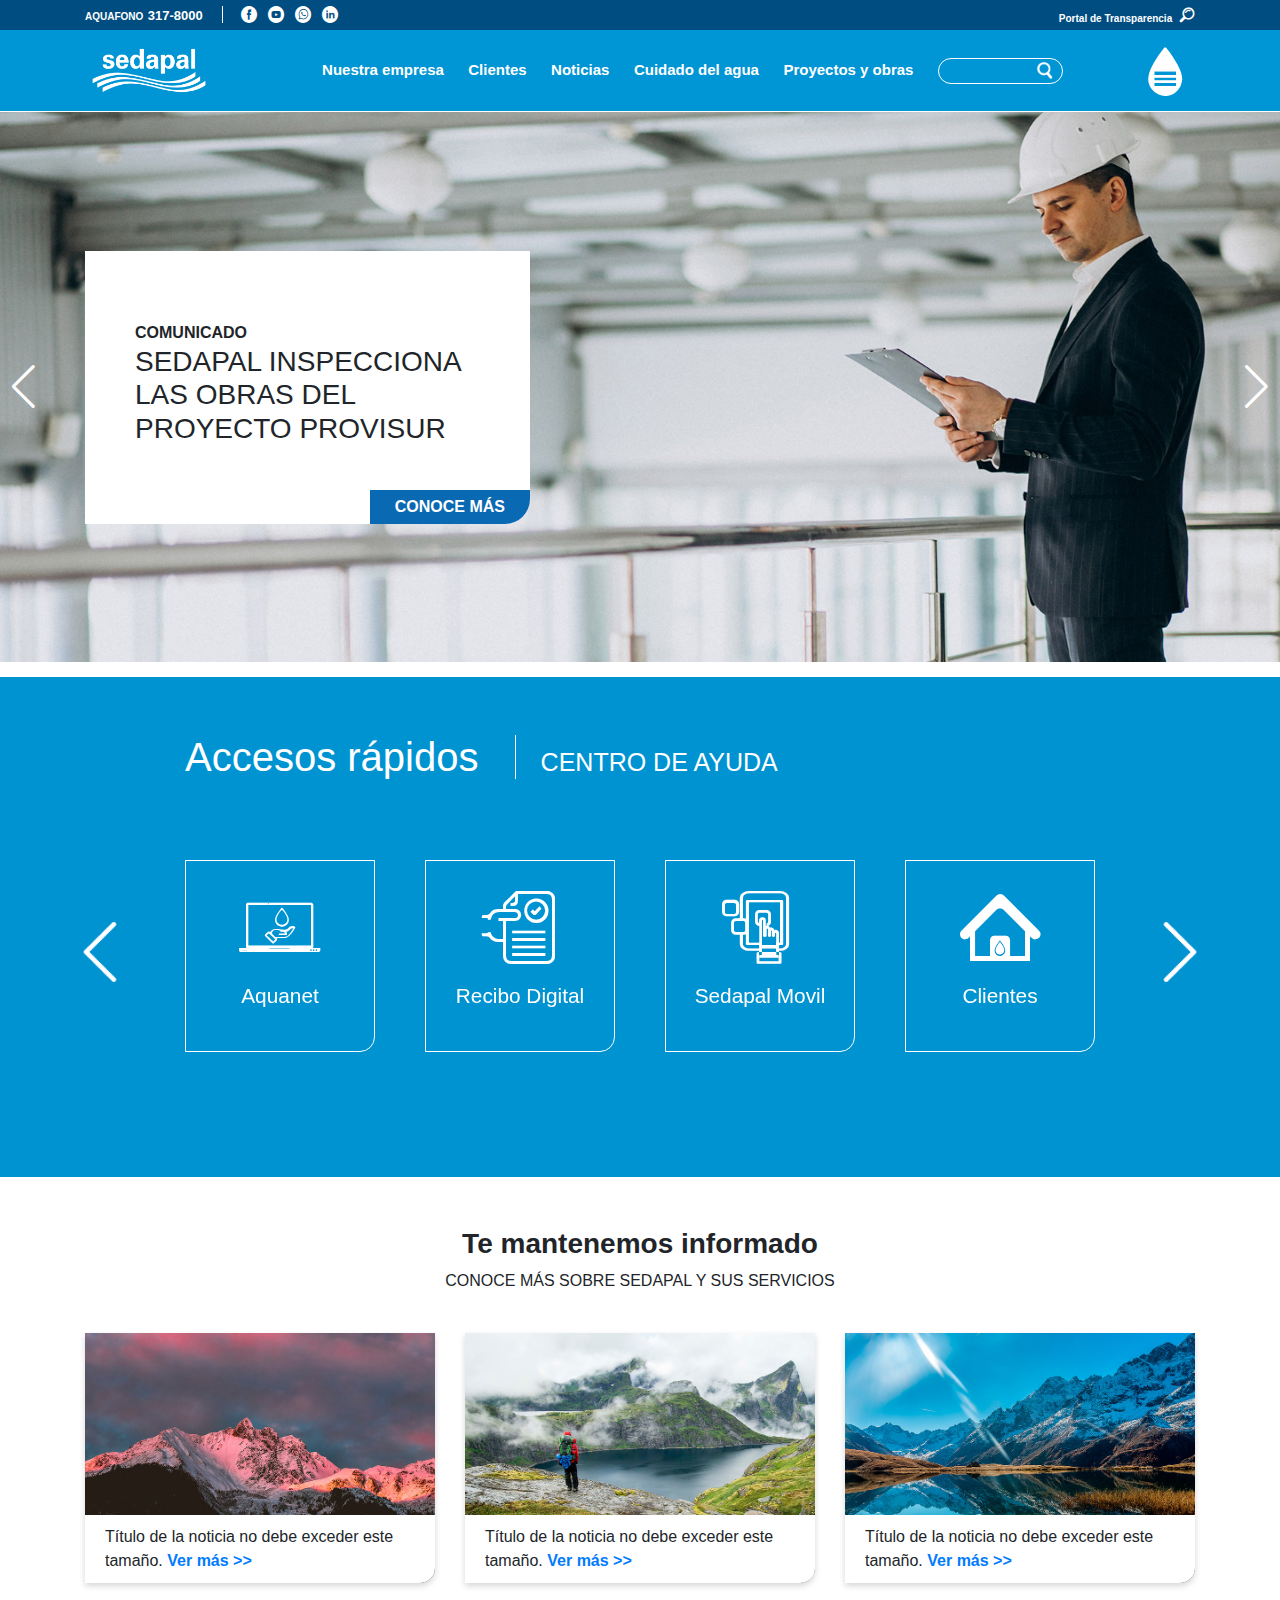
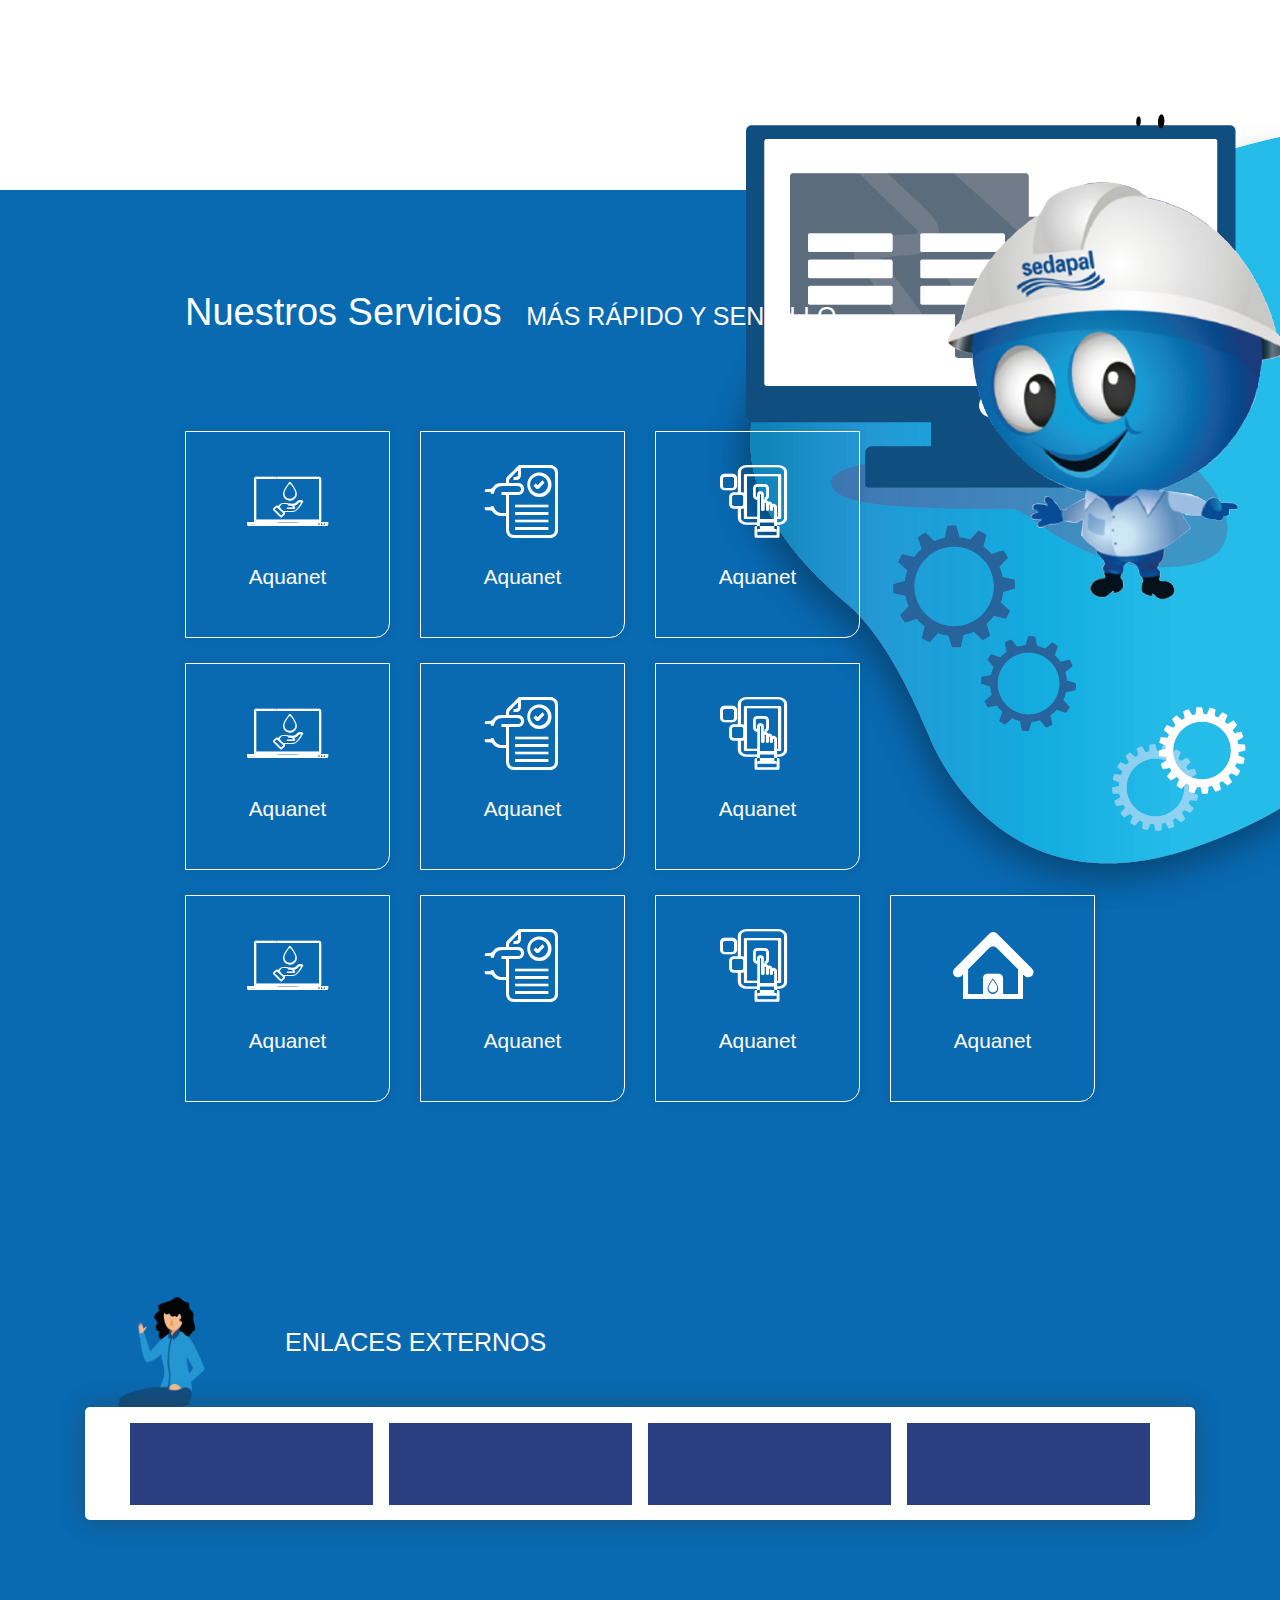
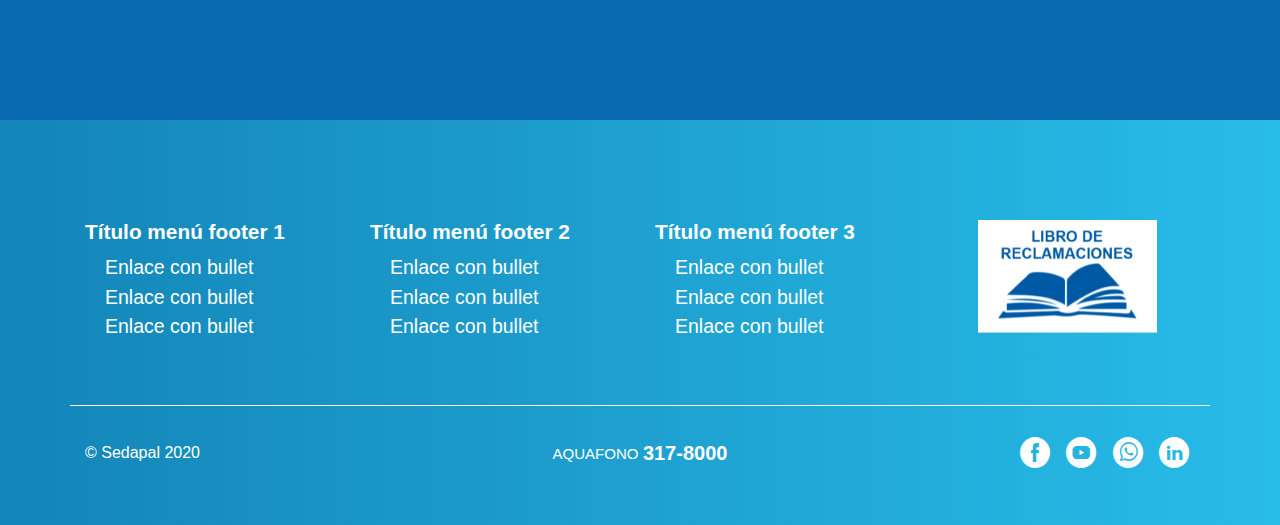
==== commit 7b224cf9: "Menu Hamburgesa y ajustes responsives" ====
--- a/index.html
+++ b/index.html
@@ -355,7 +355,7 @@
 						</div>
 					</div>
 				</div>
-				<div class="col-md-3">
+				<div class="col-md-3 text-center">
 					<a href="#">
 						<img src="img/libro.png" class="img-fluid">
 					</a>
@@ -388,6 +388,66 @@
 							<i class="sepapal-linkedin"></i>
 						</a>
 					</div>					
+				</div>
+			</div>
+		</div>
+	</section>
+
+	<section class="menu-fullpage">
+		<div class="container">
+			<div class="row">
+				<div class="col-md-6 order-last order-md-1">
+					<h2 class="mb-5">CENTRO DE AYUDA</h2>
+					<div class="row">
+						<div class="col-md-4 col-4">
+							<a href="#" class="sedapal-cuadro-icono">
+						    	<span class="sedapaluser-aquanet"></span>
+						    	<h4>Aquanet</h4>
+						    </a>
+						</div>
+						<div class="col-md-4 col-4">
+							<a href="#" class="sedapal-cuadro-icono">
+						    	<span class="sedapaluser-recibo"></span>
+						    	<h4>Recibo Digital</h4>
+						    </a>
+						</div>
+						<div class="col-md-4 col-4">
+							<a href="#" class="sedapal-cuadro-icono">
+						    	<span class="sedapaluser-sedapal-movil"></span>
+						    	<h4>Sedapal Movil</h4>
+						    </a>
+						</div>
+						<div class="col-md-4 col-4">
+							<a href="#" class="sedapal-cuadro-icono">
+						    	<span class="sedapaluser-aquanet"></span>
+						    	<h4>Aquanet</h4>
+						    </a>
+						</div>
+						<div class="col-md-4 col-4">
+							<a href="#" class="sedapal-cuadro-icono">
+						    	<span class="sedapaluser-recibo"></span>
+						    	<h4>Recibo Digital</h4>
+						    </a>
+						</div>
+						<div class="col-md-4 col-4">
+							<a href="#" class="sedapal-cuadro-icono">
+						    	<span class="sedapaluser-sedapal-movil"></span>
+						    	<h4>Sedapal Movil</h4>
+						    </a>
+						</div>
+					</div>
+				</div>
+				<div class="col-md-2">
+				</div>
+				<div class="col-md-4 order-first order-md-2">
+					<div id="cerrar-menu" class="mb-5 text-right">x</div>
+					<h3>¿Más ayuda?</h3>
+					<ul>
+						<li><a href="#">Opción de menú textual</a></li>
+						<li><a href="#">Máximo 4 palabras</a></li>
+						<li><a href="#">Creación de menús automático</a></li>
+						<li><a href="#">Según se van agregando</a></li>
+					</ul>
 				</div>
 			</div>
 		</div>
@@ -455,7 +515,7 @@
 		});
 
 		$(document).ready(function () {
-			var accesosRapidosSwiper = new Swiper ('#enlaces-externos-swiper', {
+			var enlacesExternosSwiper = new Swiper ('#enlaces-externos-swiper', {
 				loop: true,
 				slidesPerView:  2,
 				spaceBetween: 16,
@@ -479,11 +539,11 @@
 		      	}
 			})
 	
-			$(".flecha-antes").click(function(){
-				accesosRapidosSwiper.slidePrev();
+			$(".enlaces-externos .flecha-antes").click(function(){
+				enlacesExternosSwiper.slidePrev();
 			});
-			$(".flecha-despues").click(function(){
-				accesosRapidosSwiper.slideNext();
+			$(".enlaces-externos .flecha-despues").click(function(){
+				enlacesExternosSwiper.slideNext();
 			});
 		});
 
--- a/css/sedapal.css
+++ b/css/sedapal.css
@@ -11,9 +11,68 @@
 }
 
 /*
-Sprites
+Menu Full Page
 */
-
+.menu-fullpage{
+	display: none;
+    position: fixed;
+    top: 0;
+    left: 0;
+    right: 0;
+    background-color: #0093D2;
+    box-shadow: 0 8px 22px #00000029;
+    color: #fff;
+    min-height: 70vh;
+    z-index: 9999;
+}
+
+.menu-fullpage .container{
+	padding-top: 5%;
+}
+
+.menu-fullpage h2{
+	font-size: 35px;
+	font-weight: 600;
+}
+
+.menu-fullpage h3{
+	font-size: 35px;
+	font-weight: 600;
+}
+
+.menu-fullpage ul{
+	padding-left: .5em;
+}
+
+.menu-fullpage li{
+	font-size: 20px;
+	list-style: none;
+}
+
+.menu-fullpage li:before{
+	content: '-';
+	margin-right: 15px;
+}
+
+.menu-fullpage a{
+	color:#fff;
+}
+
+.menu-fullpage .sedapal-cuadro-icono{
+    display: block;
+    border: 1px solid #fff;
+    border-radius: 0 0 15px 0;
+    width: 100%;
+    margin-bottom: 2em;
+}
+
+.menu-fullpage #cerrar-menu{
+	font-size: 5em;
+    line-height: .5em;
+    font-family: sans-serif;
+    font-weight: 100;
+    cursor: pointer;
+}
 
 /*
 Cabecera
@@ -365,7 +424,8 @@
     width: 100%;
     margin: 15% 0 0 -25%;
     color: #fff;
-    font-size: 1.3em;	
+    font-size: 1.3em;
+    text-align: center;	
 }
 
 .accesos-rapidos{
@@ -914,7 +974,6 @@
 
 	/*Accesos rapidos*/
 	.accesos-rapidos{
-		margin-top: -50px;
 	}
 
 	.accesos-rapidos .titulo{
@@ -936,16 +995,32 @@
 	}
 	
 	.accesos-rapidos .flecha-antes{
-		left: 30px;
+		left: 0;
 	}
 
 	.accesos-rapidos .flecha-despues{
-		right: 30px;
+		right: 0;
 	}
 	
 	.accesos-rapidos .col-md-12:first-child{
 		padding-right: 15px;
     	padding-left: 15px;
+	}
+
+	.sedapal-cuadro-icono span {
+	    font-size: 50px;
+	}
+
+	.sedapal-cuadro-icono h4{
+		font-size: 0.9em;
+	}
+
+	.servicios .sedapal-cuadro-icono span {
+	    font-size: 65px;
+	}
+
+	.servicios .sedapal-cuadro-icono h4{
+		font-size: 1.1em;
 	}
 
 	/*Servicios*/
@@ -980,17 +1055,28 @@
 	}
 
 	/*Enlaces interes*/
+	.enlaces-externos{
+		padding: 100px 0;
+	}
+
 	.enlaces-externos .titulo{
 		margin-left: 70px;
 	}
 	.enlaces-externos .enlaces{
-		padding: 5px 5px 5px 35px;
+		padding: 5px 5px 5px 5px;
 	}
 	.enlaces-externos .enlaces:before{
 		width: 50px;
 	    height: 90px;
 	    top: -61px;
 	    left: 0px;
+	}
+
+	.enlaces-externos .titulo:after{
+		width: 80px;
+	    height: 130px;
+	    top: -7px;
+	    left: 6px;
 	}
 	
 	.noticia-principal{
@@ -1075,8 +1161,39 @@
 		margin-bottom: 1rem!important;
 	}
 
+	.footer img{
+		width: 50%;
+		margin-top: 1em;
+	}
+
 	.subfooter .col-md-4{
 		text-align: center !important;
+	}
+
+	/*Menu*/
+	.menu-fullpage #cerrar-menu{
+		font-size: 3em;
+		margin-bottom: .2em !important;
+	}
+
+	.menu-fullpage h2,.menu-fullpage h3{
+    	font-size: 30px;
+	}
+
+	.menu-fullpage h2{
+    	margin-top: 30px;
+	}
+
+	.menu-fullpage li {
+    	font-size: 18px;
+	}
+
+	.menu-fullpage .sedapal-cuadro-icono span{
+		font-size: 40px;
+	}
+
+	.menu-fullpage .sedapal-cuadro-icono h4{
+		font-size: 0.7em;
 	}
 
 }
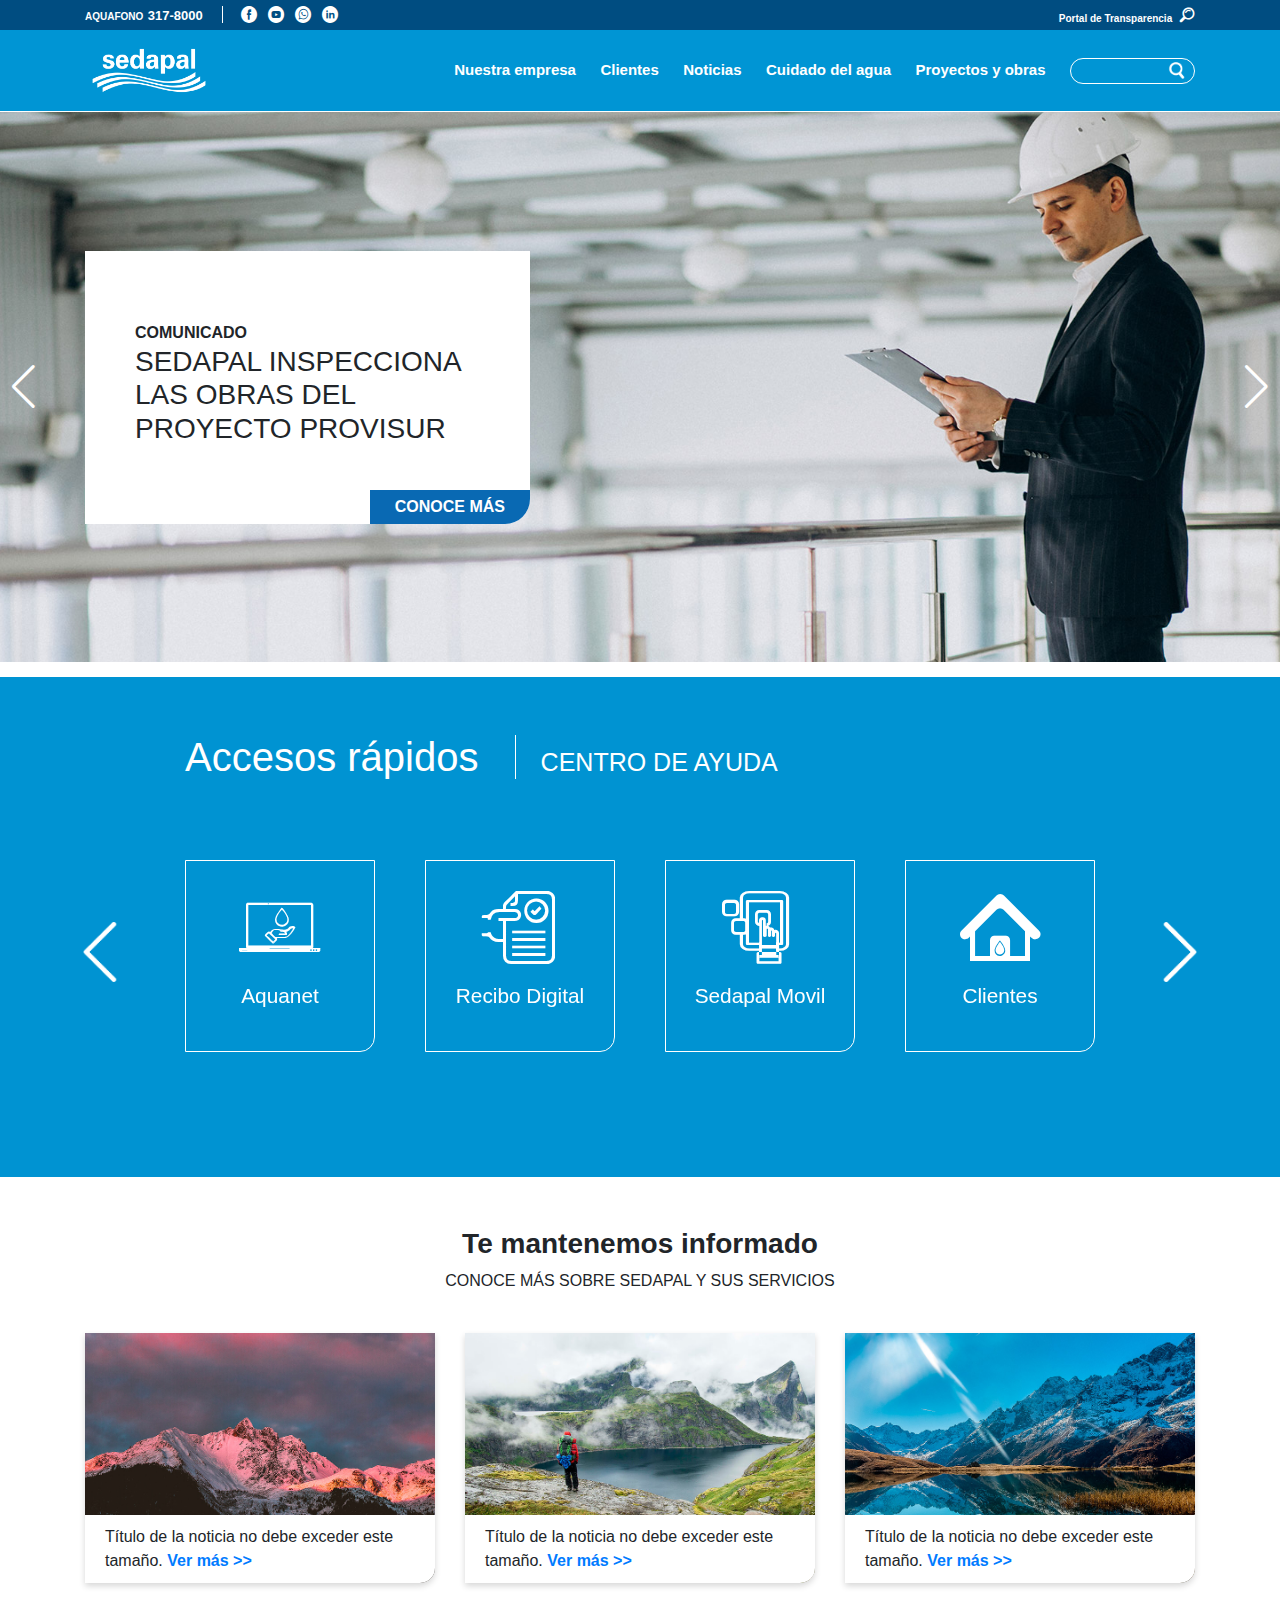
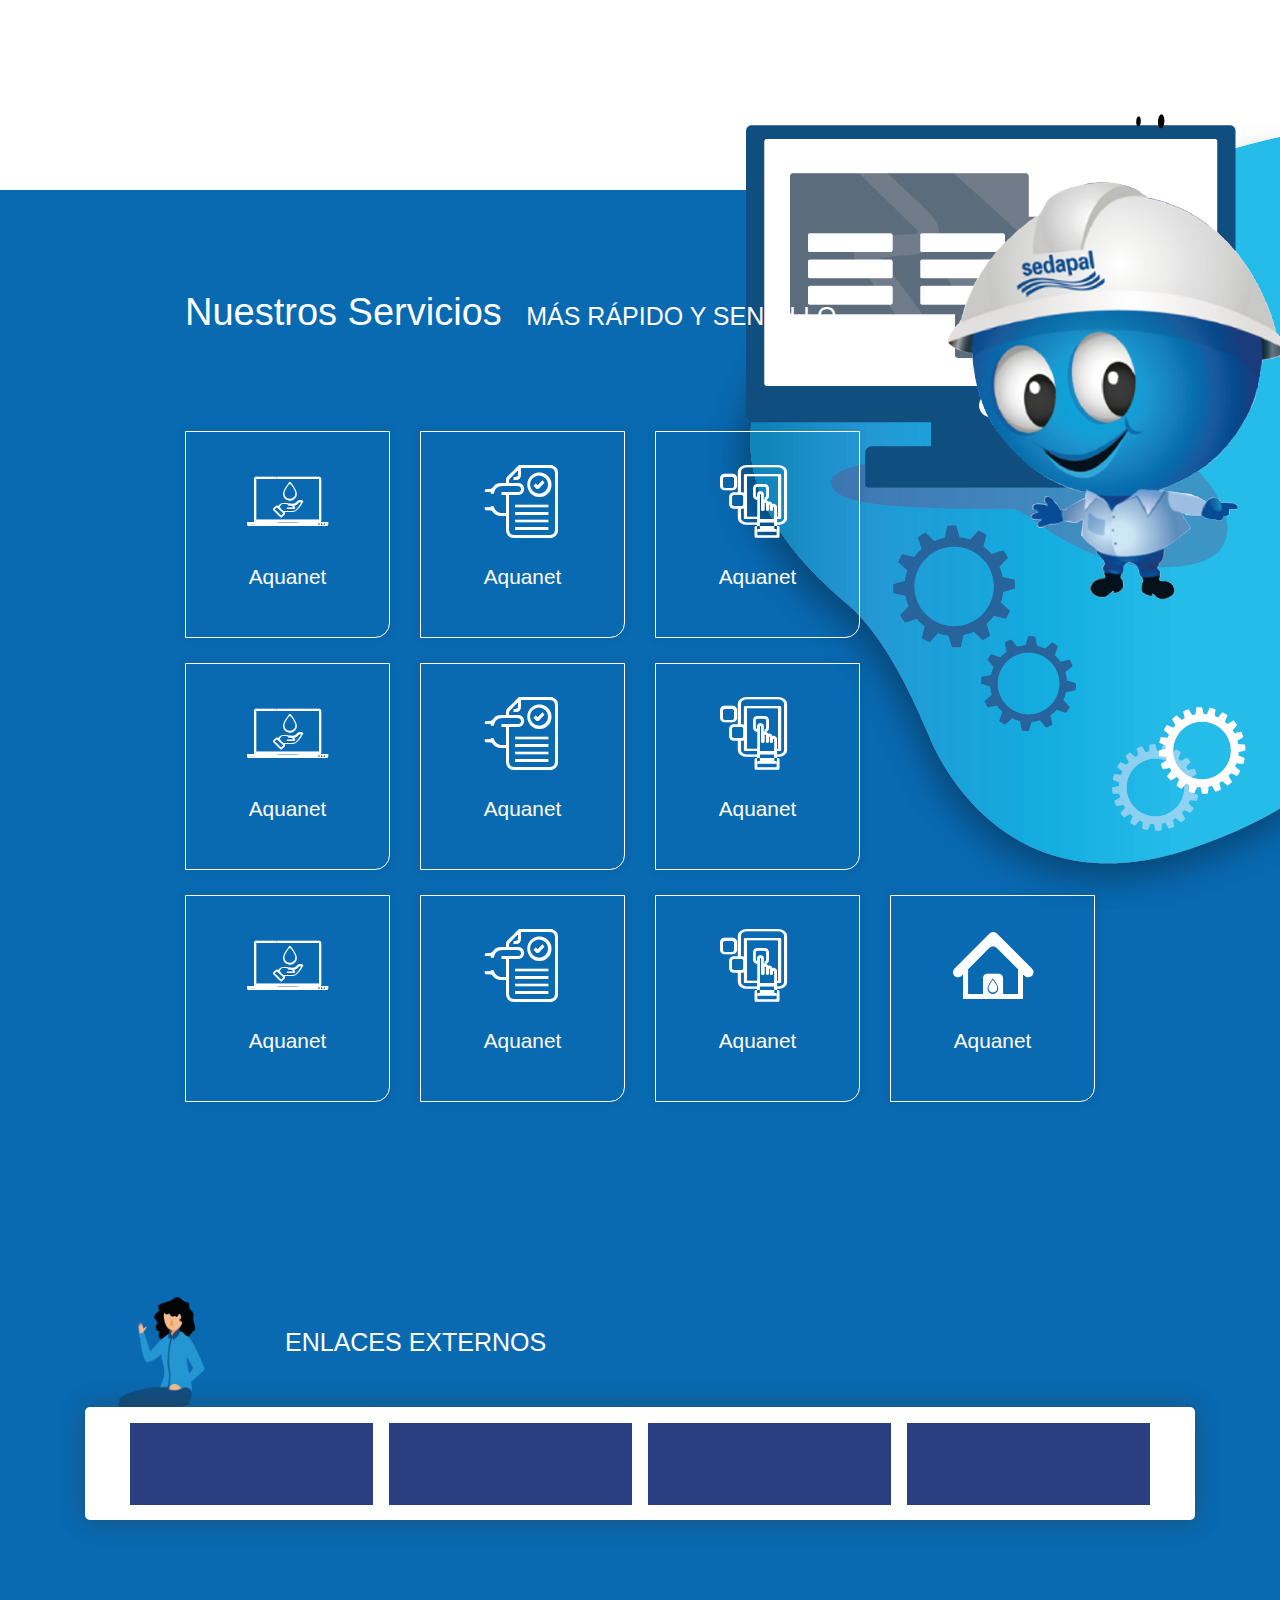
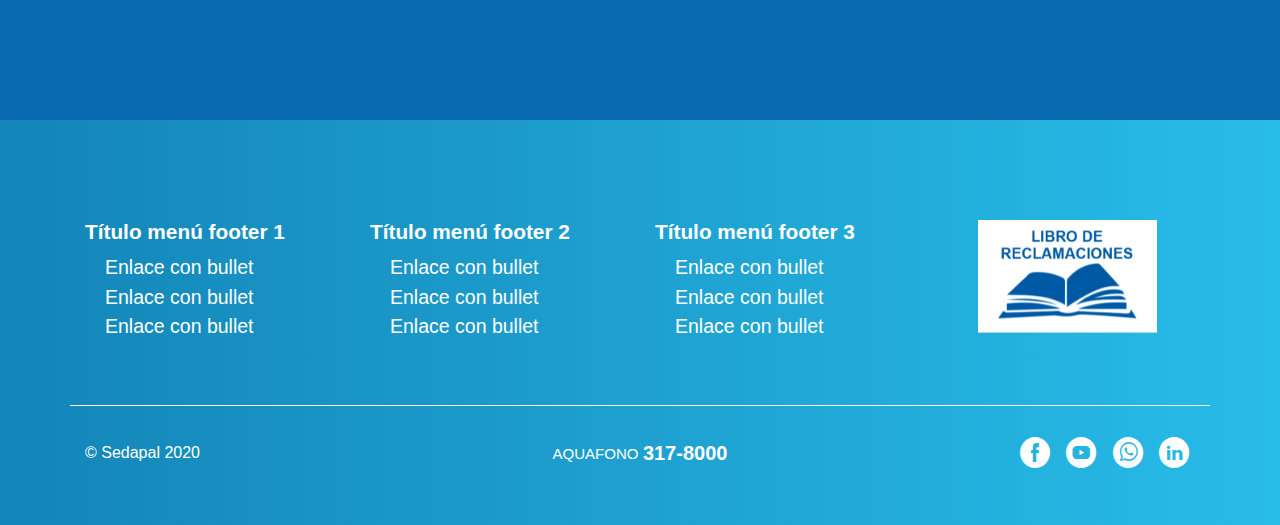
==== commit 562f84cf: "Nuevo menu Hamburguesa y template de noticias cat" ====
--- a/index.html
+++ b/index.html
@@ -62,7 +62,7 @@
 						<img class="img-fluid my-3 logo-sedapal" src="img/logo-sedapal-blanco.png">
 					</a>
 				</div>
-				<div class="col-md-9 text-center ocultar-movil">
+				<div class="col-md-10 text-right ocultar-movil">
 					<nav>
 						<ul class="mb-0">
 							<li><a href="#">Nuestra empresa</a></li>
@@ -77,7 +77,7 @@
 						<input type="text" name="">
 					</form>
 				</div>
-				<div class="col-md-1 text-center col-6">
+				<div class="col-md-1 text-center col-6 ocultar-escritorio">
 					<div class="menu-hamburguesa">
 						<i class="sepapal-menu"></i>
 					</div>
@@ -85,6 +85,41 @@
 			</div>
 		</div>
 	</section>
+	
+	<section class="menu-fullpage">
+		<div class="container">
+			<div class="row">
+				<div class="col-12">
+					<form>
+						<img class="img-fluid" src="img/lupa-sedapal.png">
+						<input type="text" name="" placeholder="Buscar en el sitio">
+					</form>
+					<nav class="menu-movil">
+						<ul>
+							<li>
+								<a href="#">Primer Nivel</a><span class="desplegable"></span>
+								<ul class="submenu">
+									<li><a href="#">Segundo Nivel</a></li>
+									<li>
+										<a href="#">Segundo Nivel</a><span class="desplegable"></span>
+										<ul class="submenu">
+											<li><a href="#">Tercer Nivel</a></li>
+											<li><a href="#">Tercer Nivel</a></li>
+											<li><a href="#">Tercer Nivel</a></li>
+										</ul>
+									</li>
+									<li><a href="#">Segundo Nivel</a></li>
+								</ul>
+							</li>
+							<li><a href="#">Primer Nivel</a></li>
+							<li><a href="#">Primer Nivel</a></li>
+						</ul>
+					</nav>
+				</div>
+			</div>
+		</div>
+	</section>
+
 	<section class="carrusel-principal">
 		<div id="principal-swiper" class="swiper-container">
 			<div class="swiper-wrapper">
@@ -388,66 +423,6 @@
 							<i class="sepapal-linkedin"></i>
 						</a>
 					</div>					
-				</div>
-			</div>
-		</div>
-	</section>
-
-	<section class="menu-fullpage">
-		<div class="container">
-			<div class="row">
-				<div class="col-md-6 order-last order-md-1">
-					<h2 class="mb-5">CENTRO DE AYUDA</h2>
-					<div class="row">
-						<div class="col-md-4 col-4">
-							<a href="#" class="sedapal-cuadro-icono">
-						    	<span class="sedapaluser-aquanet"></span>
-						    	<h4>Aquanet</h4>
-						    </a>
-						</div>
-						<div class="col-md-4 col-4">
-							<a href="#" class="sedapal-cuadro-icono">
-						    	<span class="sedapaluser-recibo"></span>
-						    	<h4>Recibo Digital</h4>
-						    </a>
-						</div>
-						<div class="col-md-4 col-4">
-							<a href="#" class="sedapal-cuadro-icono">
-						    	<span class="sedapaluser-sedapal-movil"></span>
-						    	<h4>Sedapal Movil</h4>
-						    </a>
-						</div>
-						<div class="col-md-4 col-4">
-							<a href="#" class="sedapal-cuadro-icono">
-						    	<span class="sedapaluser-aquanet"></span>
-						    	<h4>Aquanet</h4>
-						    </a>
-						</div>
-						<div class="col-md-4 col-4">
-							<a href="#" class="sedapal-cuadro-icono">
-						    	<span class="sedapaluser-recibo"></span>
-						    	<h4>Recibo Digital</h4>
-						    </a>
-						</div>
-						<div class="col-md-4 col-4">
-							<a href="#" class="sedapal-cuadro-icono">
-						    	<span class="sedapaluser-sedapal-movil"></span>
-						    	<h4>Sedapal Movil</h4>
-						    </a>
-						</div>
-					</div>
-				</div>
-				<div class="col-md-2">
-				</div>
-				<div class="col-md-4 order-first order-md-2">
-					<div id="cerrar-menu" class="mb-5 text-right">x</div>
-					<h3>¿Más ayuda?</h3>
-					<ul>
-						<li><a href="#">Opción de menú textual</a></li>
-						<li><a href="#">Máximo 4 palabras</a></li>
-						<li><a href="#">Creación de menús automático</a></li>
-						<li><a href="#">Según se van agregando</a></li>
-					</ul>
 				</div>
 			</div>
 		</div>
--- a/css/sedapal.css
+++ b/css/sedapal.css
@@ -15,63 +15,121 @@
 */
 .menu-fullpage{
 	display: none;
-    position: fixed;
-    top: 0;
-    left: 0;
-    right: 0;
-    background-color: #0093D2;
-    box-shadow: 0 8px 22px #00000029;
+	background-color: #0093D2;
+	height: calc(100vh - 95px);
+}
+
+.menu-fullpage.abierto{
+	height: calc(100vh - 95px);
+}
+
+.menu-fullpage .container{
+	padding: 0;
+}
+
+.menu-fullpage .row{
+	margin: 0;
+}
+
+.menu-fullpage .col-12{
+	padding: 0;
+}
+
+.menu-fullpage form{
+	position: relative;
+	margin: 50px;
+}
+
+.menu-fullpage img{
+	position: absolute;
+	width: 20px;
+    height: auto;
+    top: 10px;
+    margin-left: 15px;
+}
+
+.menu-fullpage input{
+	background: transparent;
+    border: 1px solid #fff;
+    border-radius: 25px;
     color: #fff;
-    min-height: 70vh;
-    z-index: 9999;
-}
-
-.menu-fullpage .container{
-	padding-top: 5%;
-}
-
-.menu-fullpage h2{
-	font-size: 35px;
-	font-weight: 600;
-}
-
-.menu-fullpage h3{
-	font-size: 35px;
-	font-weight: 600;
-}
-
-.menu-fullpage ul{
-	padding-left: .5em;
-}
-
-.menu-fullpage li{
-	font-size: 20px;
+    font-weight: 400;
+    width: 100%;
+    font-size: 1.1em;
+    text-align: center;
+    padding: 5px 15px 5px 40px;
+}
+
+.menu-fullpage input::placeholder{
+	color:#fff;
+}
+
+.menu-fullpage .menu-movil ul{
+	padding-left: 0;
+}
+
+.menu-fullpage .menu-movil li{
+	border-top: 1px solid #fff;
+	padding: 0 50px;
 	list-style: none;
-}
-
-.menu-fullpage li:before{
-	content: '-';
-	margin-right: 15px;
-}
-
-.menu-fullpage a{
+	position: relative;
+}
+
+.menu-fullpage .menu-movil li:last-child{
+	border-bottom: 1px solid #fff;
+}
+
+.menu-fullpage .menu-movil li a{
 	color:#fff;
-}
-
-.menu-fullpage .sedapal-cuadro-icono{
-    display: block;
-    border: 1px solid #fff;
-    border-radius: 0 0 15px 0;
-    width: 100%;
-    margin-bottom: 2em;
-}
-
-.menu-fullpage #cerrar-menu{
-	font-size: 5em;
-    line-height: .5em;
-    font-family: sans-serif;
-    font-weight: 100;
-    cursor: pointer;
+	padding: 10px 0;
+    display: inline-block;
+}
+
+.menu-fullpage .menu-movil .submenu{
+    display: none;
+}
+
+.menu-fullpage .menu-movil .submenu.abierto{
+	display: block;
+}
+
+.menu-fullpage .menu-movil li .submenu{
+	margin:0 -50px;
+}
+
+.menu-fullpage .menu-movil li .submenu li{
+	background-color: #fff;
+	border-bottom: 1px solid #C7C7C7;
+	padding-left: 70px;
+}
+
+.menu-fullpage .menu-movil li .submenu li .submenu{
+}
+
+.menu-fullpage .menu-movil li .submenu li .submenu li{
+	border-bottom: none;
+}
+
+.menu-fullpage .menu-movil li .submenu li a{
+	color: #2C4E7E;
+}
+
+.menu-fullpage .menu-movil li .submenu li:last-child{
+	border-bottom: none;
+}
+
+.menu-movil .desplegable{
+	margin: 10px 0;
+	background-image: url(../img/flecha-desplegable.png);
+	background-image: url(../img/flecha-desplegable.png);
+    background-size: contain;
+    background-repeat: no-repeat;
+    background-position: center;
+    width: 27px;
+    height: 20px;
+    display: inline-block;
+    transform: rotate(90deg);
+    float: right;
 }
 
 /*
@@ -803,6 +861,14 @@
 	font-family: 'PT Sans', sans-serif;
 }
 
+.noticias-cat .principal-noticias{
+    padding: 100px 0 150px 0;
+}
+
+.nav-paginacion{
+	margin: auto;
+}
+
 .compartir-social span{
 	font-family: Arial;
 	color: #255989;
@@ -1216,7 +1282,14 @@
 	    width: 300px;
 	    height: 390px;
 	}
+	.ocultar-escritorio{
+		display: none !important;
+	}
 }
 
 /*Extra large devices (large desktops, 1200px and up)*/
-@media (min-width: 1200px) { ... }+@media (min-width: 1200px) {
+	.ocultar-escritorio{
+		display: none !important;
+	}
+}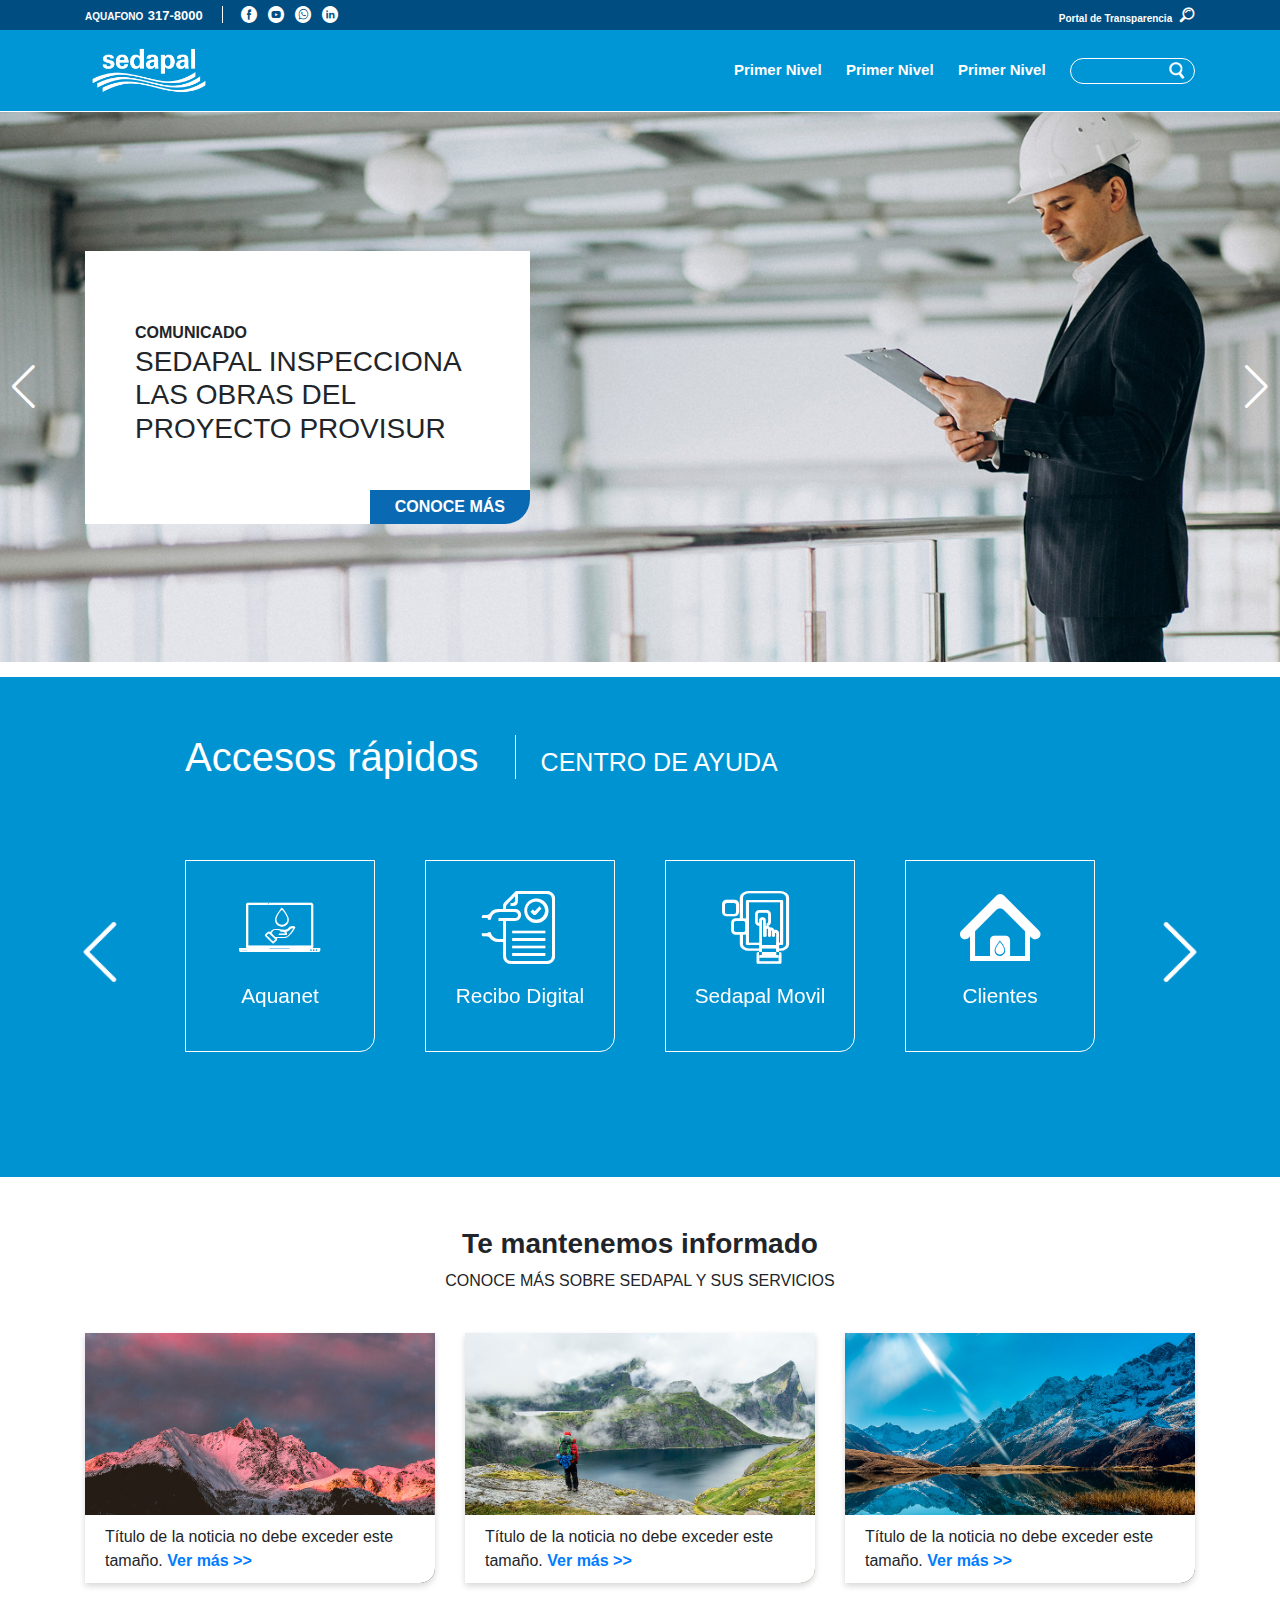
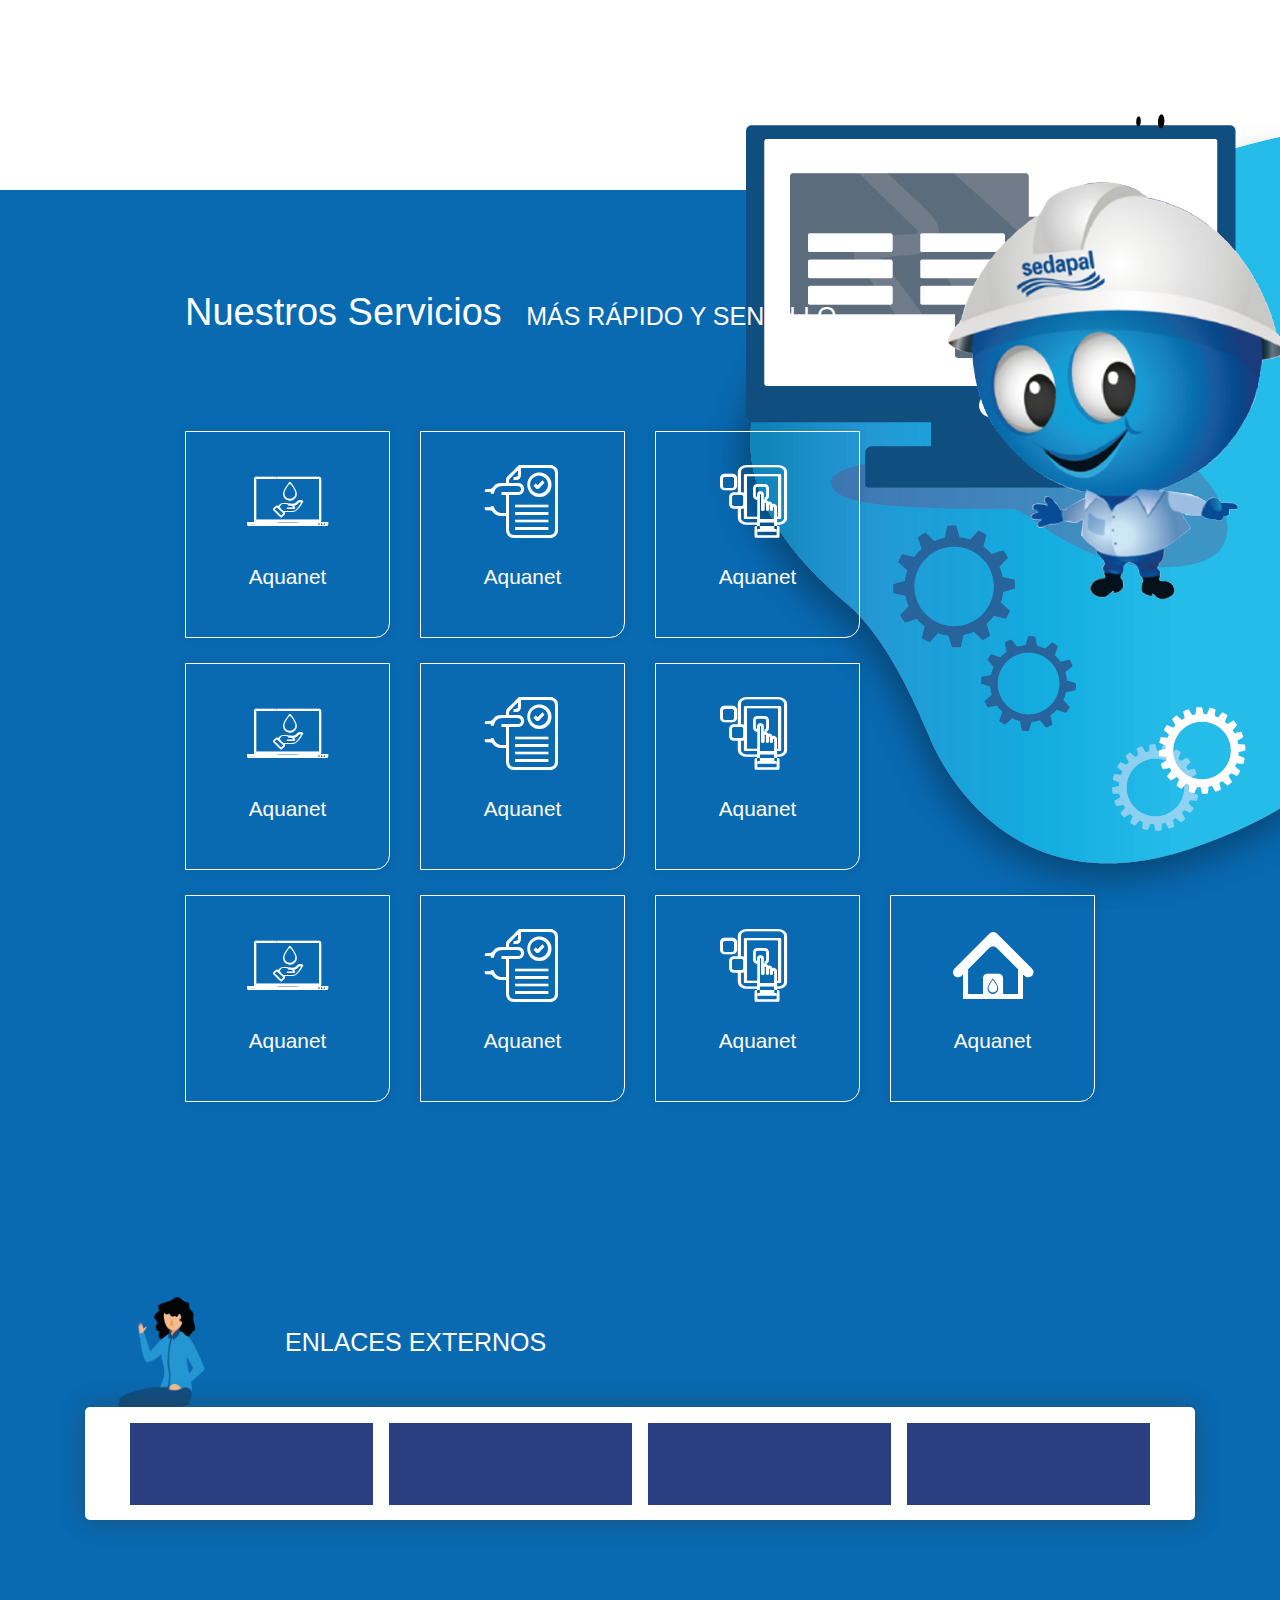
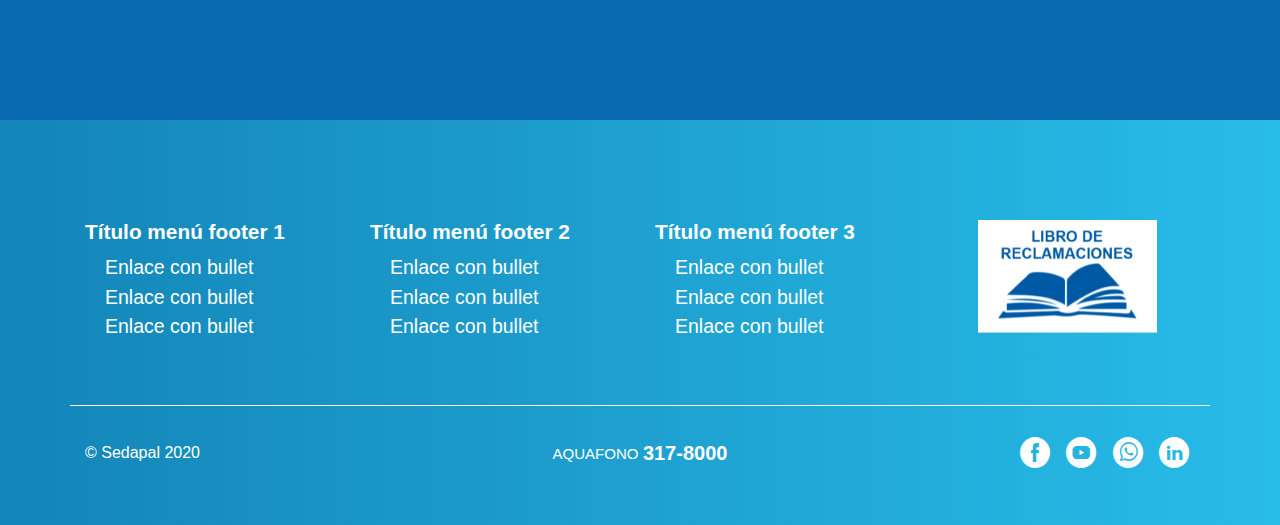
==== commit 213eddc7: "Menu Escritorio" ====
--- a/index.html
+++ b/index.html
@@ -65,11 +65,23 @@
 				<div class="col-md-10 text-right ocultar-movil">
 					<nav>
 						<ul class="mb-0">
-							<li><a href="#">Nuestra empresa</a></li>
-							<li><a href="#">Clientes</a></li>
-							<li><a href="#">Noticias</a></li>
-							<li><a href="#">Cuidado del agua</a></li>
-							<li><a href="#">Proyectos y obras</a></li>
+							<li class="dropdown">
+								<a href="#">Primer Nivel</a></span>
+								<ul class="submenu">
+									<li><a href="#">Segundo Nivel</a></li>
+									<li class="dropdown">
+										<a href="#">Segundo Nivel</a></span>
+										<ul class="submenu">
+											<li><a href="#">Tercer Nivel</a></li>
+											<li><a href="#">Tercer Nivel</a></li>
+											<li><a href="#">Tercer Nivel</a></li>
+										</ul>
+									</li>
+									<li><a href="#">Segundo Nivel</a></li>
+								</ul>
+							</li>
+							<li><a href="#">Primer Nivel</a></li>
+							<li><a href="#">Primer Nivel</a></li>
 						</ul>
 					</nav>
 					<form>
--- a/css/sedapal.css
+++ b/css/sedapal.css
@@ -132,6 +132,87 @@
     float: right;
 }
 
+.cabecera nav li{
+	position: relative;
+}
+
+/*.cabecera nav ul li:hover > ul.submenu{
+	display: inline-grid;
+}*/
+
+.cabecera nav ul.submenu{
+	padding-top: 35%;
+	position: absolute;
+    top: 100%;
+    left: 0;
+    z-index: 1000;
+    float: left;
+    min-width: 200px;
+    text-align: left;
+    display: inline-grid;
+    border-radius: 0 0 5px 5px;
+}
+
+.cabecera nav ul.submenu li{
+	background-color: #157FCE;
+	margin: 0 !important;
+	padding: .5em 1.5em;
+	border-bottom: 1px solid #ffffff75;
+}
+
+.cabecera nav ul.submenu li.dropdown:after{
+    content: '';
+    background: url(../img/flecha-desplegable.png);
+    background-size: cover;
+    background-position: center;
+    background-repeat: no-repeat;
+    width: 10px;
+    height: 10px;
+    display: inline-block;
+    float: right;
+    margin-top: 5px;
+}
+
+.cabecera nav ul.submenu li:hover{
+	background-color: #fff;
+	color: #157FCE;
+}
+
+.cabecera nav ul.submenu li:hover a{
+	color: #157FCE;
+}
+
+.cabecera nav ul.submenu li:last-child{
+	border-radius: 0 0 5px 5px;
+	border-bottom: none;
+}
+
+.cabecera nav ul.submenu li a{
+	font-weight: 300;
+}
+
+.cabecera nav ul.submenu  ul.submenu{
+	top: 0;
+	left: 100%;
+	padding-top: 0;
+}
+
+.cabecera nav ul.submenu  ul.submenu li{
+	background-color: #fff;
+}
+
+.cabecera nav ul.submenu  ul.submenu li:hover{
+	background-color: #0969B1;
+}
+
+.cabecera nav ul.submenu  ul.submenu li a{
+	color: #0969B1;
+}
+
+.cabecera nav ul.submenu  ul.submenu li:hover a{
+	color: #fff;
+}
+
 /*
 Cabecera
 */
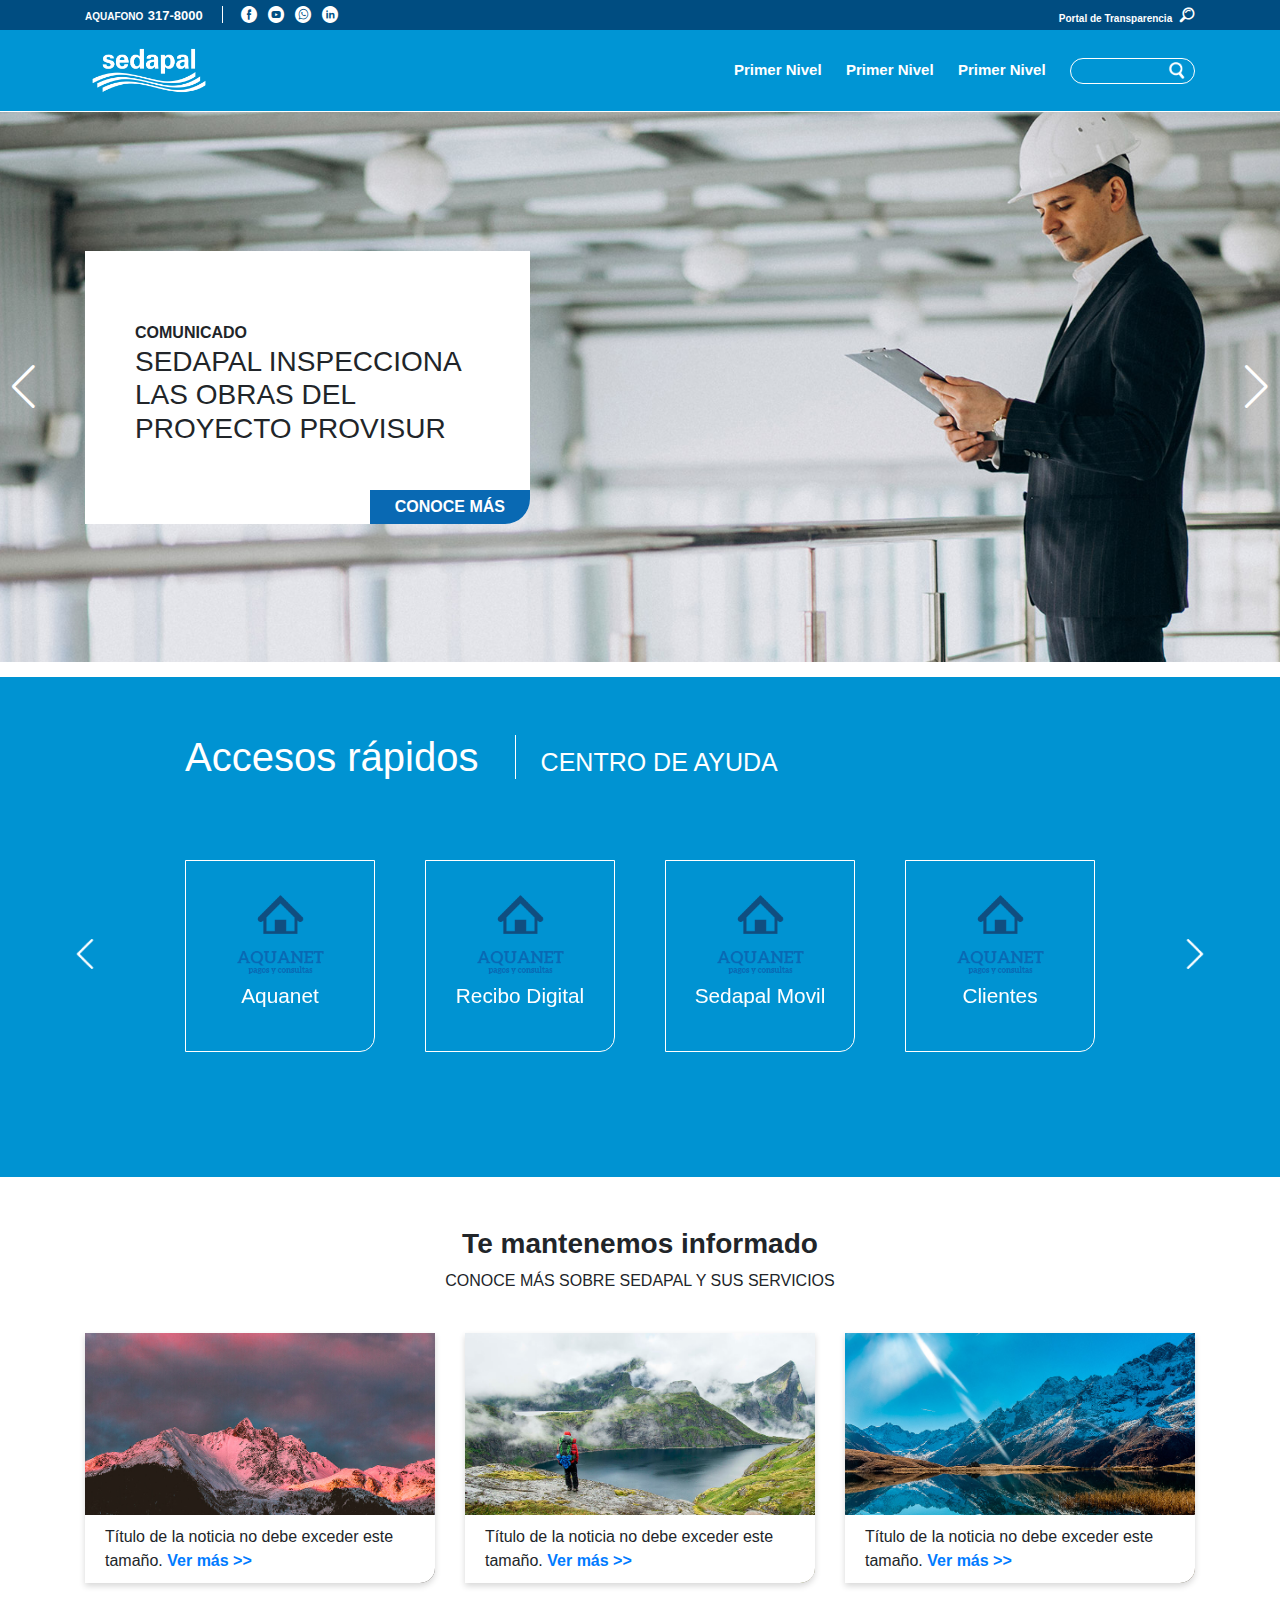
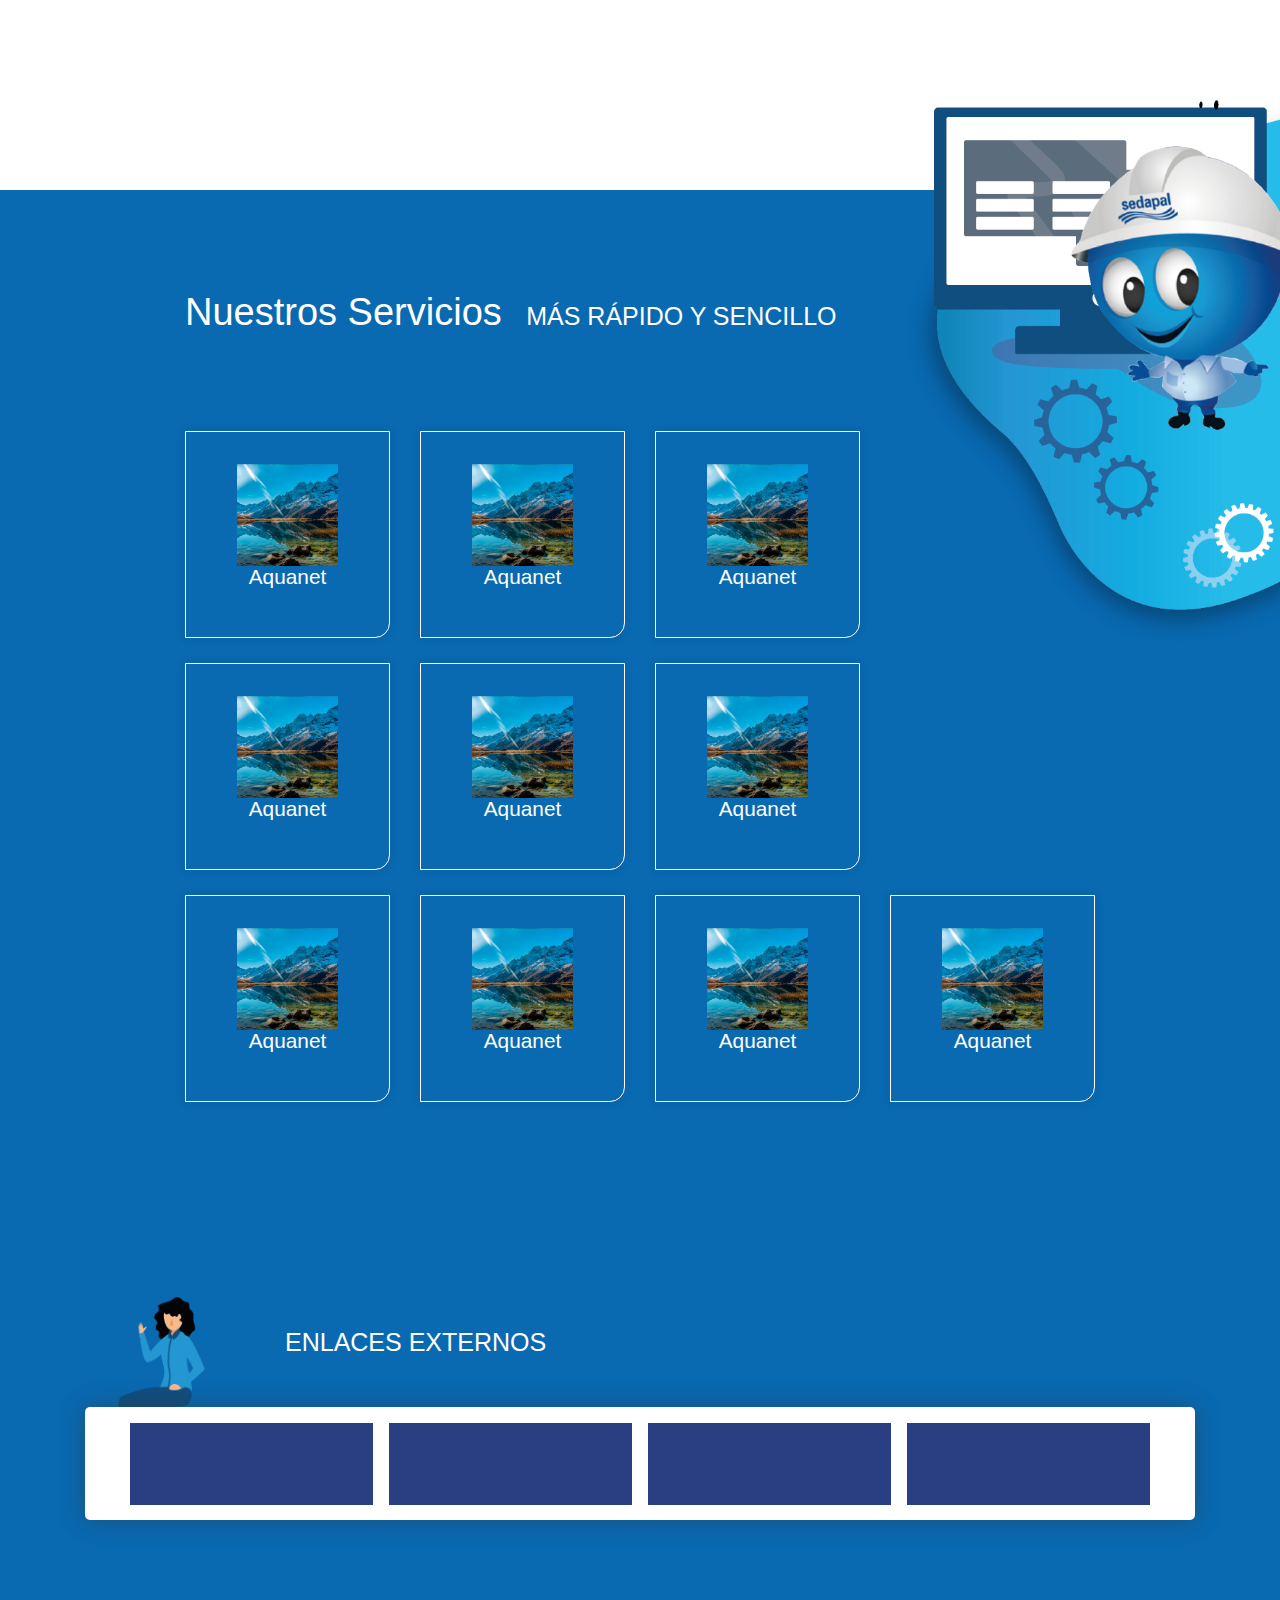
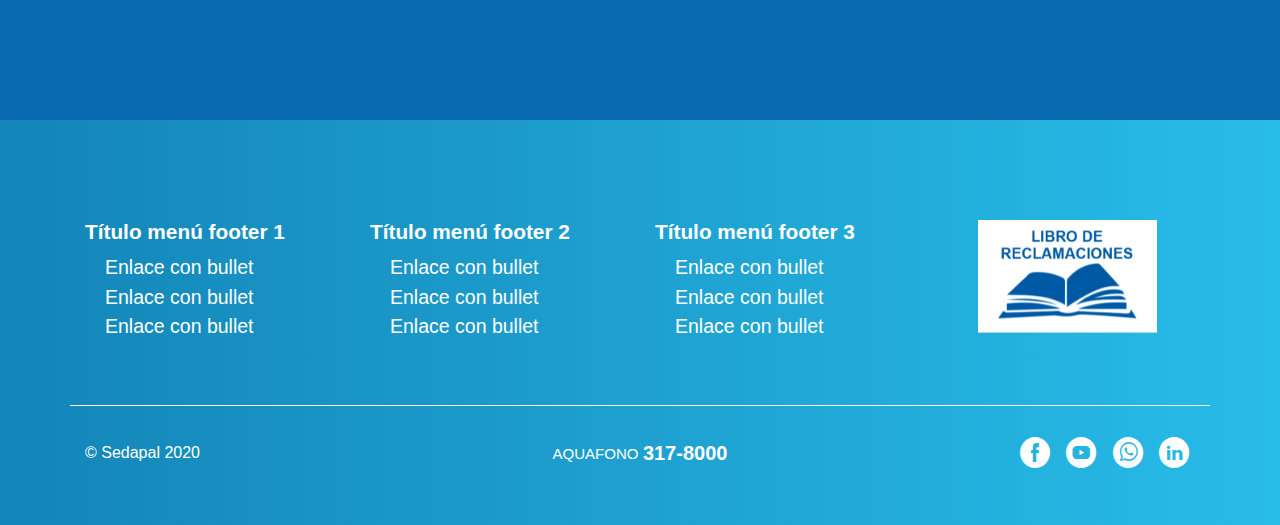
==== commit 0cbc57d6: "Ajustes en Inicio" ====
--- a/index.html
+++ b/index.html
@@ -174,25 +174,25 @@
 						    <div class="swiper-wrapper">
 						        <div class="swiper-slide">
 						        	<a href="#" class="sedapal-cuadro-icono">
-						        		<span class="sedapaluser-aquanet"></span>
+						        		<span class="img-accesos-rapidos" style="background-image: url(img/iconos-28.png);"></span>
 						        		<h4>Aquanet</h4>
 						        	</a>
 						        </div>
 						        <div class="swiper-slide">
 						        	<a href="#" class="sedapal-cuadro-icono">
-						        		<span class="sedapaluser-recibo"></span>
+						        		<span class="img-accesos-rapidos" style="background-image: url(img/iconos-28.png);"></span>
 						        		<h4>Recibo Digital</h4>
 						        	</a>
 						        </div>
 						        <div class="swiper-slide">
 						        	<a href="#" class="sedapal-cuadro-icono">
-						        		<span class="sedapaluser-sedapal-movil"></span>
+						        		<span class="img-accesos-rapidos" style="background-image: url(img/iconos-28.png);"></span>
 						        		<h4>Sedapal Movil</h4>
 						        	</a>
 						        </div>
 						        <div class="swiper-slide">
 						        	<a href="#" class="sedapal-cuadro-icono">
-						        		<span class="sedapaluser-centros"></span>
+						        		<span class="img-accesos-rapidos" style="background-image: url(img/iconos-28.png);"></span>
 						        		<h4>Clientes</h4>
 						        	</a>
 						        </div>
@@ -253,19 +253,19 @@
 					<div class="row text-center mt-5">
 						<div class="col-md-3 col-6">
 							<a href="#" class="sedapal-cuadro-icono">
-						    	<span class="sedapaluser-aquanet"></span>
-						    	<h4>Aquanet</h4>
-						    </a>
-						</div>
-						<div class="col-md-3 col-6">
-							<a href="#" class="sedapal-cuadro-icono">
-						    	<span class="sedapaluser-recibo"></span>
-						    	<h4>Aquanet</h4>
-						    </a>
-						</div>
-						<div class="col-md-3 col-6">
-							<a href="#" class="sedapal-cuadro-icono">
-						    	<span class="sedapaluser-sedapal-movil"></span>
+						    	<span class="sepadal-cuadro-img" style="background-image:url(img/3.jpg);"></span>
+						    	<h4>Aquanet</h4>
+						    </a>
+						</div>
+						<div class="col-md-3 col-6">
+							<a href="#" class="sedapal-cuadro-icono">
+						    	<span class="sepadal-cuadro-img" style="background-image:url(img/3.jpg);"></span>
+						    	<h4>Aquanet</h4>
+						    </a>
+						</div>
+						<div class="col-md-3 col-6">
+							<a href="#" class="sedapal-cuadro-icono">
+						    	<span class="sepadal-cuadro-img" style="background-image:url(img/3.jpg);"></span>
 						    	<h4>Aquanet</h4>
 						    </a>
 						</div>
@@ -273,19 +273,19 @@
 						</div>
 						<div class="col-md-3 col-6">
 							<a href="#" class="sedapal-cuadro-icono">
-						    	<span class="sedapaluser-aquanet"></span>
-						    	<h4>Aquanet</h4>
-						    </a>
-						</div>
-						<div class="col-md-3 col-6">
-							<a href="#" class="sedapal-cuadro-icono">
-						    	<span class="sedapaluser-recibo"></span>
-						    	<h4>Aquanet</h4>
-						    </a>
-						</div>
-						<div class="col-md-3 col-6">
-							<a href="#" class="sedapal-cuadro-icono">
-						    	<span class="sedapaluser-sedapal-movil"></span>
+						    	<span class="sepadal-cuadro-img" style="background-image:url(img/3.jpg);"></span>
+						    	<h4>Aquanet</h4>
+						    </a>
+						</div>
+						<div class="col-md-3 col-6">
+							<a href="#" class="sedapal-cuadro-icono">
+						    	<span class="sepadal-cuadro-img" style="background-image:url(img/3.jpg);"></span>
+						    	<h4>Aquanet</h4>
+						    </a>
+						</div>
+						<div class="col-md-3 col-6">
+							<a href="#" class="sedapal-cuadro-icono">
+						    	<span class="sepadal-cuadro-img" style="background-image:url(img/3.jpg);"></span>
 						    	<h4>Aquanet</h4>
 						    </a>
 						</div>
@@ -293,25 +293,25 @@
 						</div>
 						<div class="col-md-3 col-6">
 							<a href="#" class="sedapal-cuadro-icono">
-						    	<span class="sedapaluser-aquanet"></span>
-						    	<h4>Aquanet</h4>
-						    </a>
-						</div>
-						<div class="col-md-3 col-6">
-							<a href="#" class="sedapal-cuadro-icono">
-						    	<span class="sedapaluser-recibo"></span>
-						    	<h4>Aquanet</h4>
-						    </a>
-						</div>
-						<div class="col-md-3 col-6">
-							<a href="#" class="sedapal-cuadro-icono">
-						    	<span class="sedapaluser-sedapal-movil"></span>
-						    	<h4>Aquanet</h4>
-						    </a>
-						</div>
-						<div class="col-md-3 col-6">
-							<a href="#" class="sedapal-cuadro-icono">
-						    	<span class="sedapaluser-centros"></span>
+						    	<span class="sepadal-cuadro-img" style="background-image:url(img/3.jpg);"></span>
+						    	<h4>Aquanet</h4>
+						    </a>
+						</div>
+						<div class="col-md-3 col-6">
+							<a href="#" class="sedapal-cuadro-icono">
+						    	<span class="sepadal-cuadro-img" style="background-image:url(img/3.jpg);"></span>
+						    	<h4>Aquanet</h4>
+						    </a>
+						</div>
+						<div class="col-md-3 col-6">
+							<a href="#" class="sedapal-cuadro-icono">
+						    	<span class="sepadal-cuadro-img" style="background-image:url(img/3.jpg);"></span>
+						    	<h4>Aquanet</h4>
+						    </a>
+						</div>
+						<div class="col-md-3 col-6">
+							<a href="#" class="sedapal-cuadro-icono">
+						    	<span class="sepadal-cuadro-img" style="background-image:url(img/3.jpg);"></span>
 						    	<h4>Aquanet</h4>
 						    </a>
 						</div>
--- a/css/sedapal.css
+++ b/css/sedapal.css
@@ -418,6 +418,7 @@
 	background-color: #fff;
 	padding: 10px 20px;
 	border-radius: 0 0 15px 0;
+	width: 100%;
 }
 
 .principal-noticias .noticia .titulo a{
@@ -551,6 +552,13 @@
     font-size: 75px;
 }
 
+.sedapal-cuadro-icono .sepadal-cuadro-img{
+	background-size: cover;
+    background-position: center;
+    width: 50%;
+    height: 50%;
+}
+
 .sedapal-cuadro-icono span:before{
 	color: #fff;
 }
@@ -577,6 +585,13 @@
 	padding: 0 115px;
 }
 
+.accesos-rapidos span.img-accesos-rapidos{
+	background-size: cover;
+    background-position: center;
+    height: 50%;
+    width: 50%;
+}
+
 .accesos-rapidos .titulo{
 	font-family: Arial;
 	font-style: normal;
@@ -636,11 +651,11 @@
 	background-size: contain;
     background-position: center;
     background-repeat: no-repeat;
-    width: 60px;
-    height: 60px;
+    width: 30px;
+    height: 30px;
     position: absolute;
     left: 0;
-    top: 36%;
+    top: 43%;
     transform: rotate(180deg);
     cursor: pointer;
 }
@@ -650,11 +665,11 @@
 	background-size: contain;
     background-position: center;
     background-repeat: no-repeat;
-    width: 60px;
-    height: 60px;
+    width: 30px;
+    height: 30px;
     position: absolute;
     right: 0;
-    top: 36%;
+    top: 43%;
     cursor: pointer;
 }
 
@@ -1353,6 +1368,9 @@
 	    width: 300px;
 	    height: 390px;
 	}
+	.ocultar-escritorio{
+		display: none !important;
+	}
 }
 
 /*Large devices (desktops, 992px and up)*/
@@ -1368,6 +1386,13 @@
 	}
 }
 
+@media (min-width: 1200px) and (max-width: 1600px){
+	.servicios:before{
+		width: 30%;
+    	height: 55%;
+	}
+}
+
 /*Extra large devices (large desktops, 1200px and up)*/
 @media (min-width: 1200px) {
 	.ocultar-escritorio{
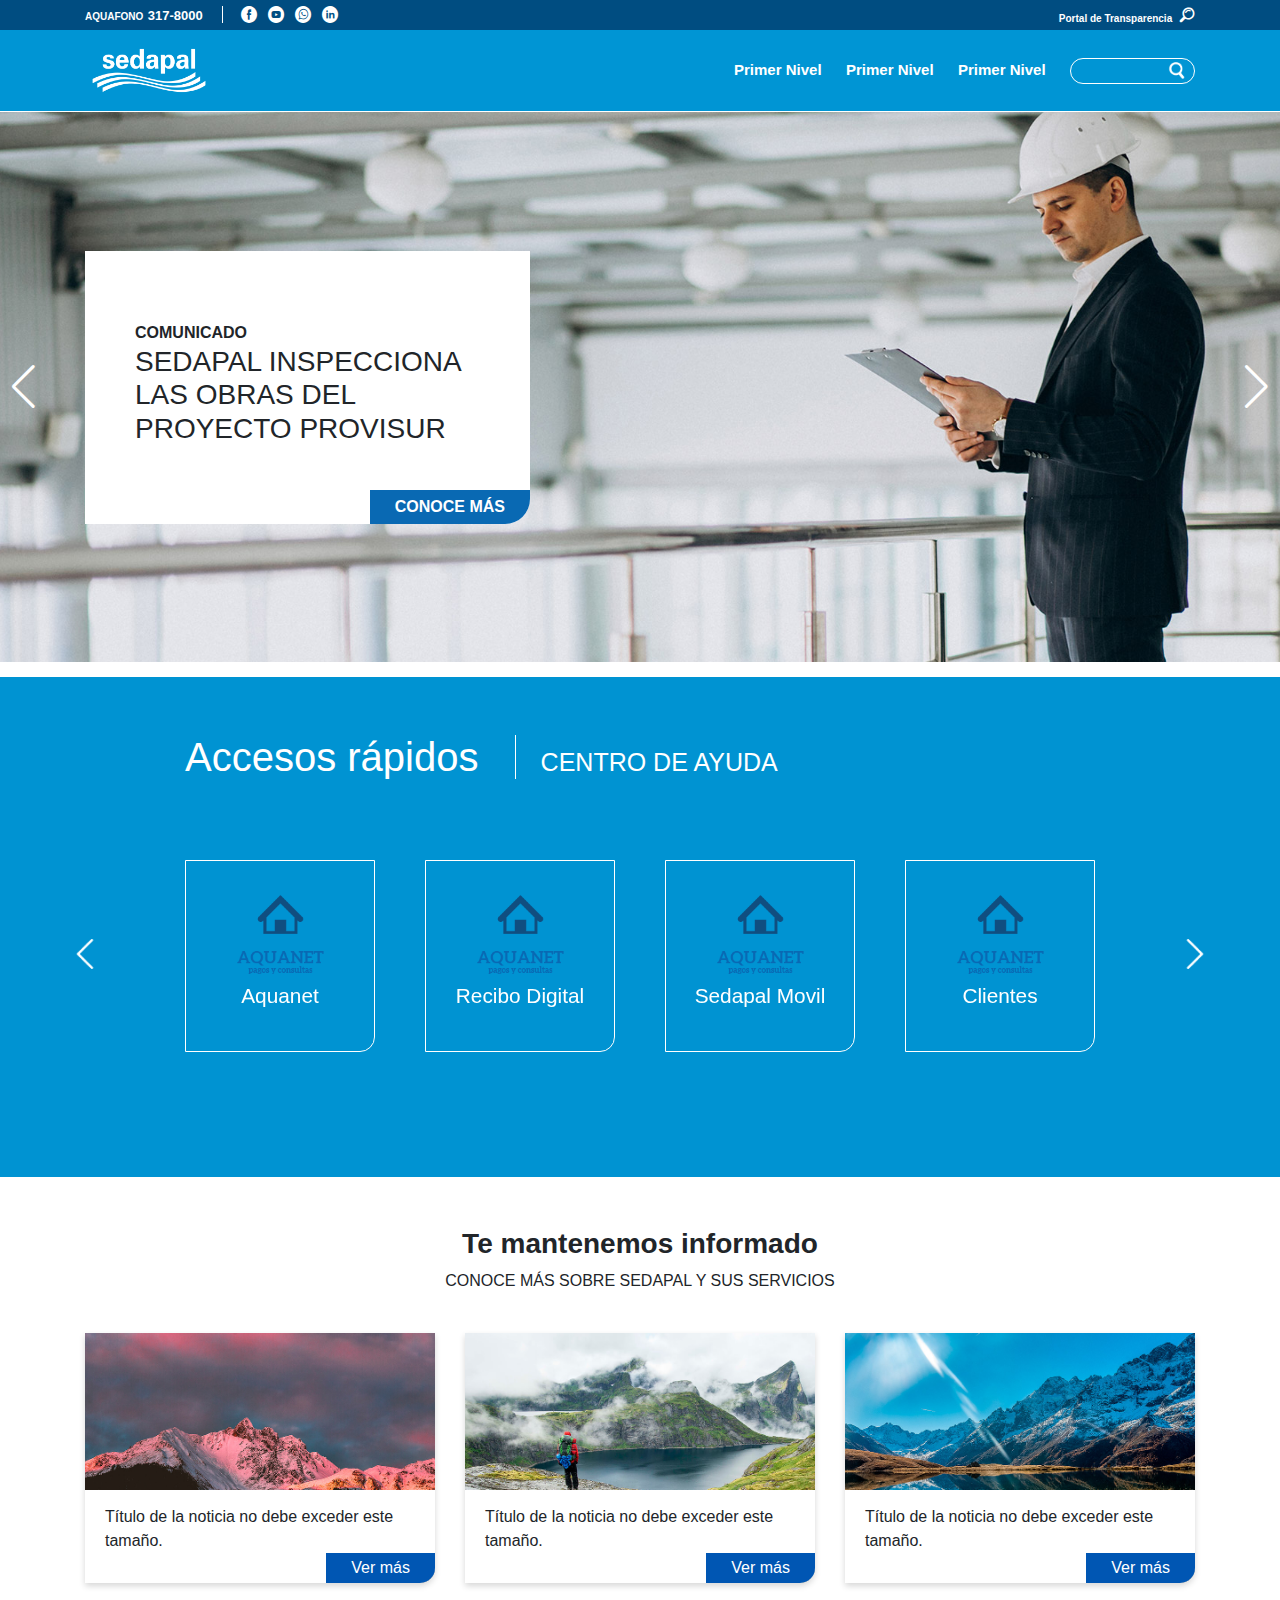
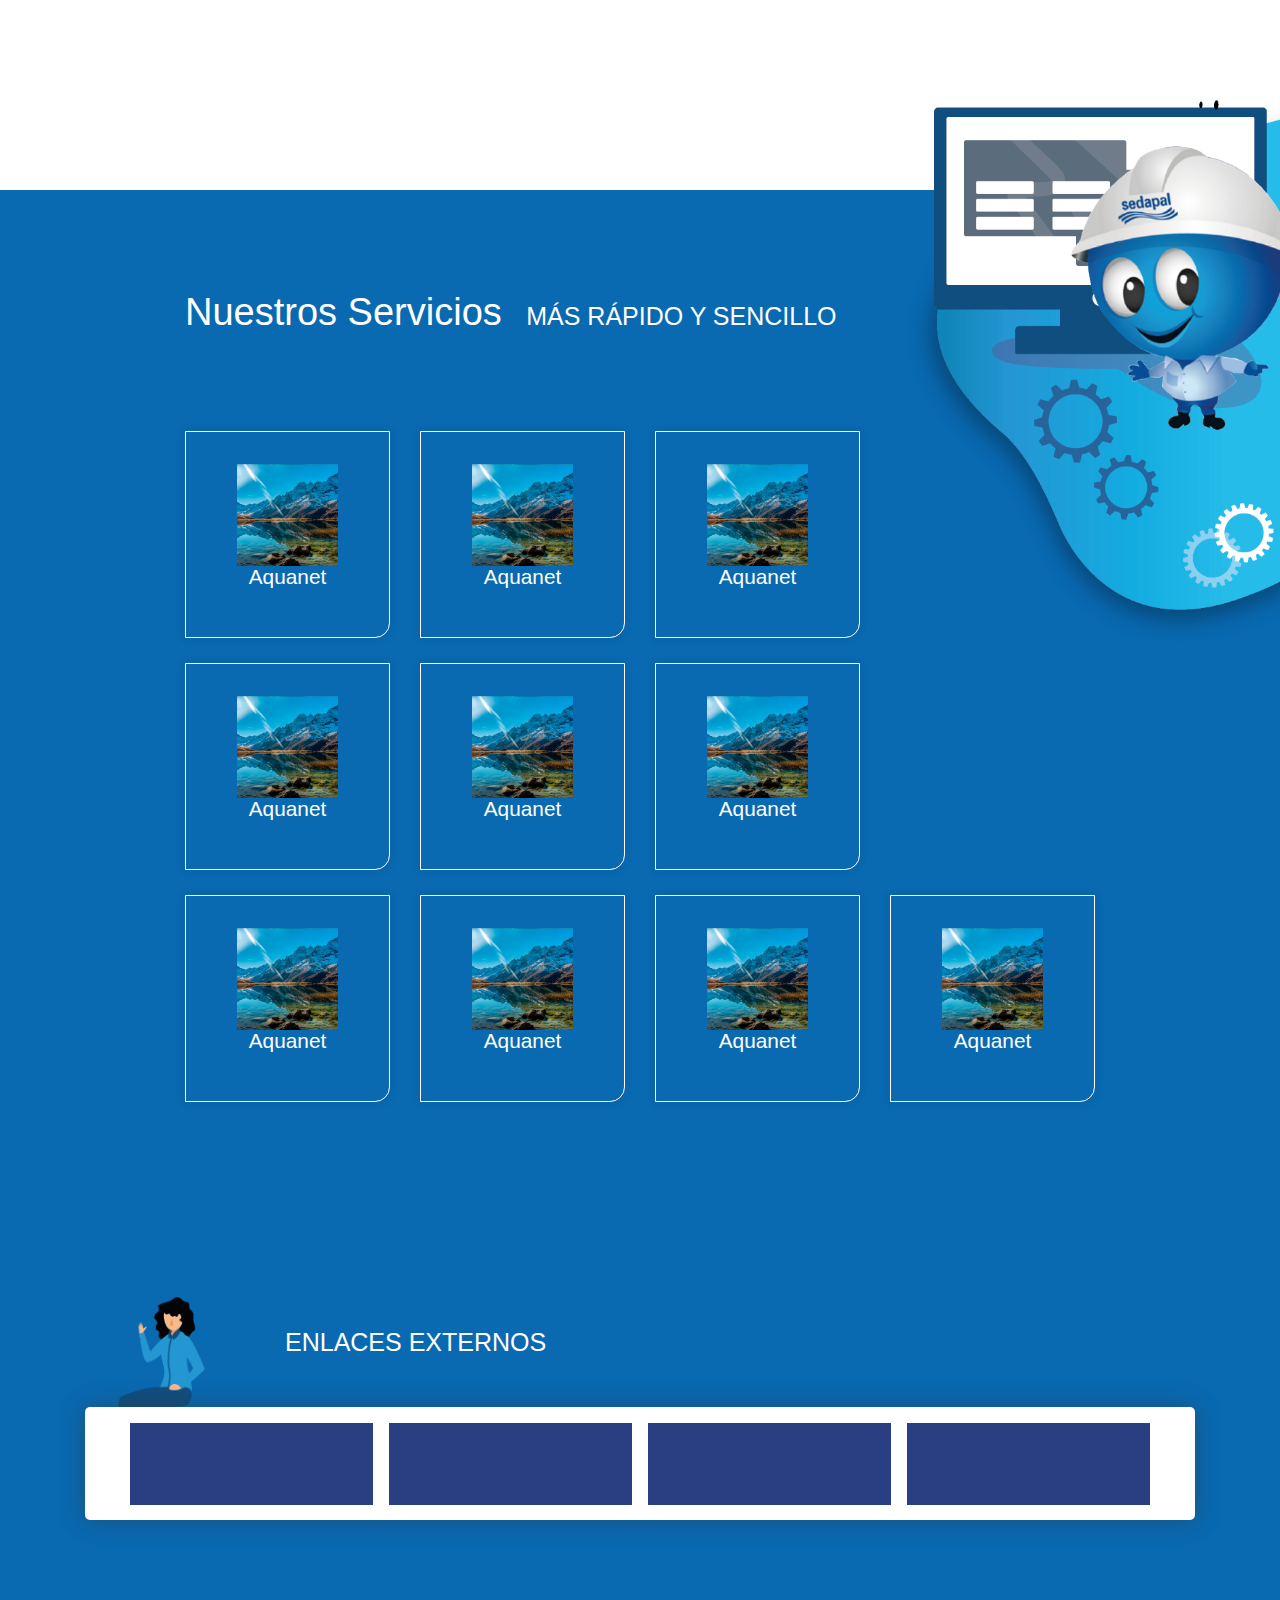
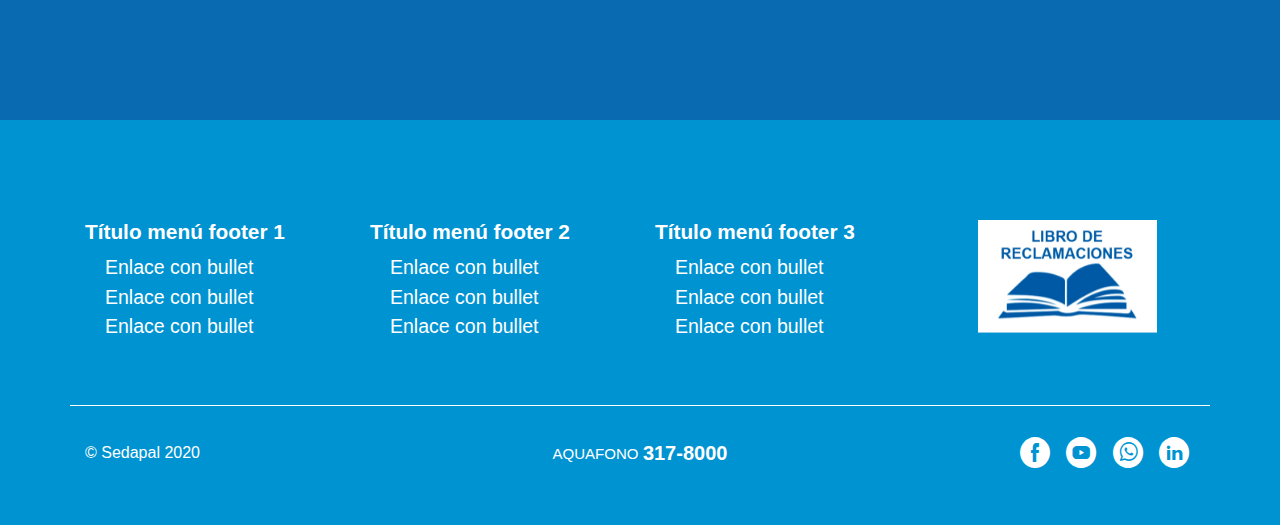
==== commit a586e714: "Cambios de Trello" ====
--- a/index.html
+++ b/index.html
@@ -217,7 +217,7 @@
 					<div class="noticia" style="background-image: url(img/1.jpg);">
 						<div class="titulo">
 							Título de la noticia no debe exceder este tamaño.
-							<a href="#">Ver más >></a>
+							<a href="#">Ver más</a>
 						</div>
 					</div>
 				</div>
@@ -225,7 +225,7 @@
 					<div class="noticia" style="background-image: url(img/2.jpg);">
 						<div class="titulo">
 							Título de la noticia no debe exceder este tamaño.
-							<a href="#">Ver más >></a>
+							<a href="#">Ver más</a>
 						</div>
 					</div>
 				</div>
@@ -233,7 +233,7 @@
 					<div class="noticia" style="background-image: url(img/3.jpg);">
 						<div class="titulo">
 							Título de la noticia no debe exceder este tamaño.
-							<a href="#">Ver más >></a>
+							<a href="#">Ver más</a>
 						</div>
 					</div>
 				</div>
--- a/css/sedapal.css
+++ b/css/sedapal.css
@@ -136,9 +136,10 @@
 	position: relative;
 }
 
-/*.cabecera nav ul li:hover > ul.submenu{
-	display: inline-grid;
-}*/
+.cabecera nav ul li:hover > ul.submenu{
+	/*display: inline-grid;*/
+	transform: scaleY(1);
+}
 
 .cabecera nav ul.submenu{
 	padding-top: 35%;
@@ -151,6 +152,9 @@
     text-align: left;
     display: inline-grid;
     border-radius: 0 0 5px 5px;
+    transform: scaleY(0);
+    transform-origin: top;
+    transition: all .5s;
 }
 
 .cabecera nav ul.submenu li{
@@ -416,14 +420,21 @@
 	position: absolute;
 	bottom: 0;
 	background-color: #fff;
-	padding: 10px 20px;
+	padding: 15px 20px 30px 20px;
 	border-radius: 0 0 15px 0;
 	width: 100%;
 }
 
 .principal-noticias .noticia .titulo a{
 	font-family: Arial;
-	font-weight: bold;	
+	font-weight: normal;
+	position: absolute;
+    bottom: 0;
+    right: 0;
+    background-color: #0056b3;
+    color: #fff;
+    border-radius: 0 0 15px 0;
+    padding: 3px 25px;
 }
 
 .principal{
@@ -858,6 +869,31 @@
 	padding: 100px 0 20px 0;
 }
 
+.noticias-etiquetas h3{
+	font-weight: bold;
+	color: #255989;	
+	font-family: 'PT Sans', sans-serif;
+}
+
+.noticias-etiquetas ul{
+	padding: 0;
+	list-style: none;
+}
+
+.noticias-etiquetas li{
+	display: inline-block;
+	padding: 0 10px;
+	border-right: 1px solid #000;
+}
+
+.noticias-etiquetas li:first-child{
+	padding-left: 0;
+}
+
+.noticias-etiquetas li:last-child{
+	border-right: none;
+}
+
 .noticias-relacionadas{
 	padding: 20px 0 50px 0;	
 }
@@ -977,10 +1013,7 @@
 }
 
 .footer{
-	background: rgb(19,133,184);
-	background: -webkit-linear-gradient(left, rgba(19,133,184,1) 0%, rgba(40,188,232,1) 100%);
-	background: -o-linear-gradient(left, rgba(19,133,184,1) 0%, rgba(40,188,232,1) 100%);
-	background: linear-gradient(to right, rgba(19,133,184,1) 0%, rgba(40,188,232,1) 100%);
+	background-color: #0093d2;
 	font-family: Aleo;
 	color: #fff;
 	padding: 100px 0 50px 0;
